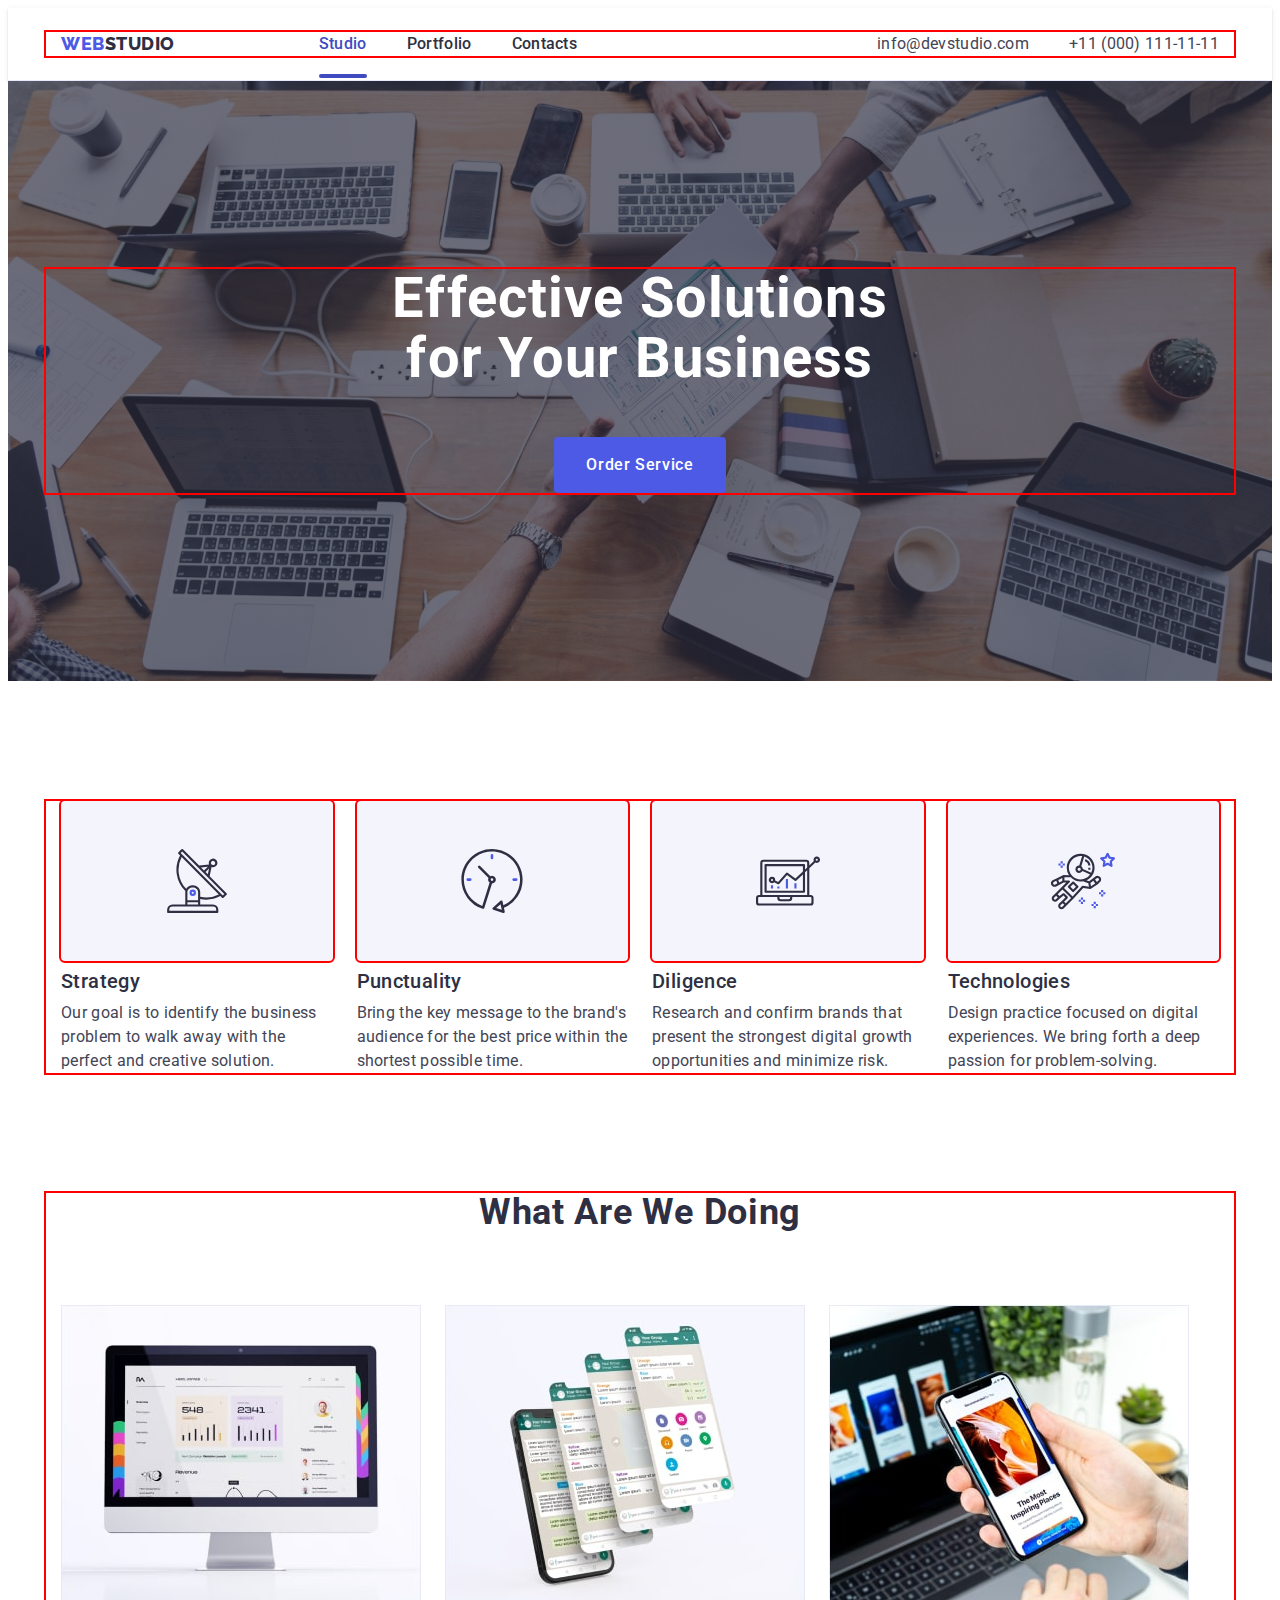
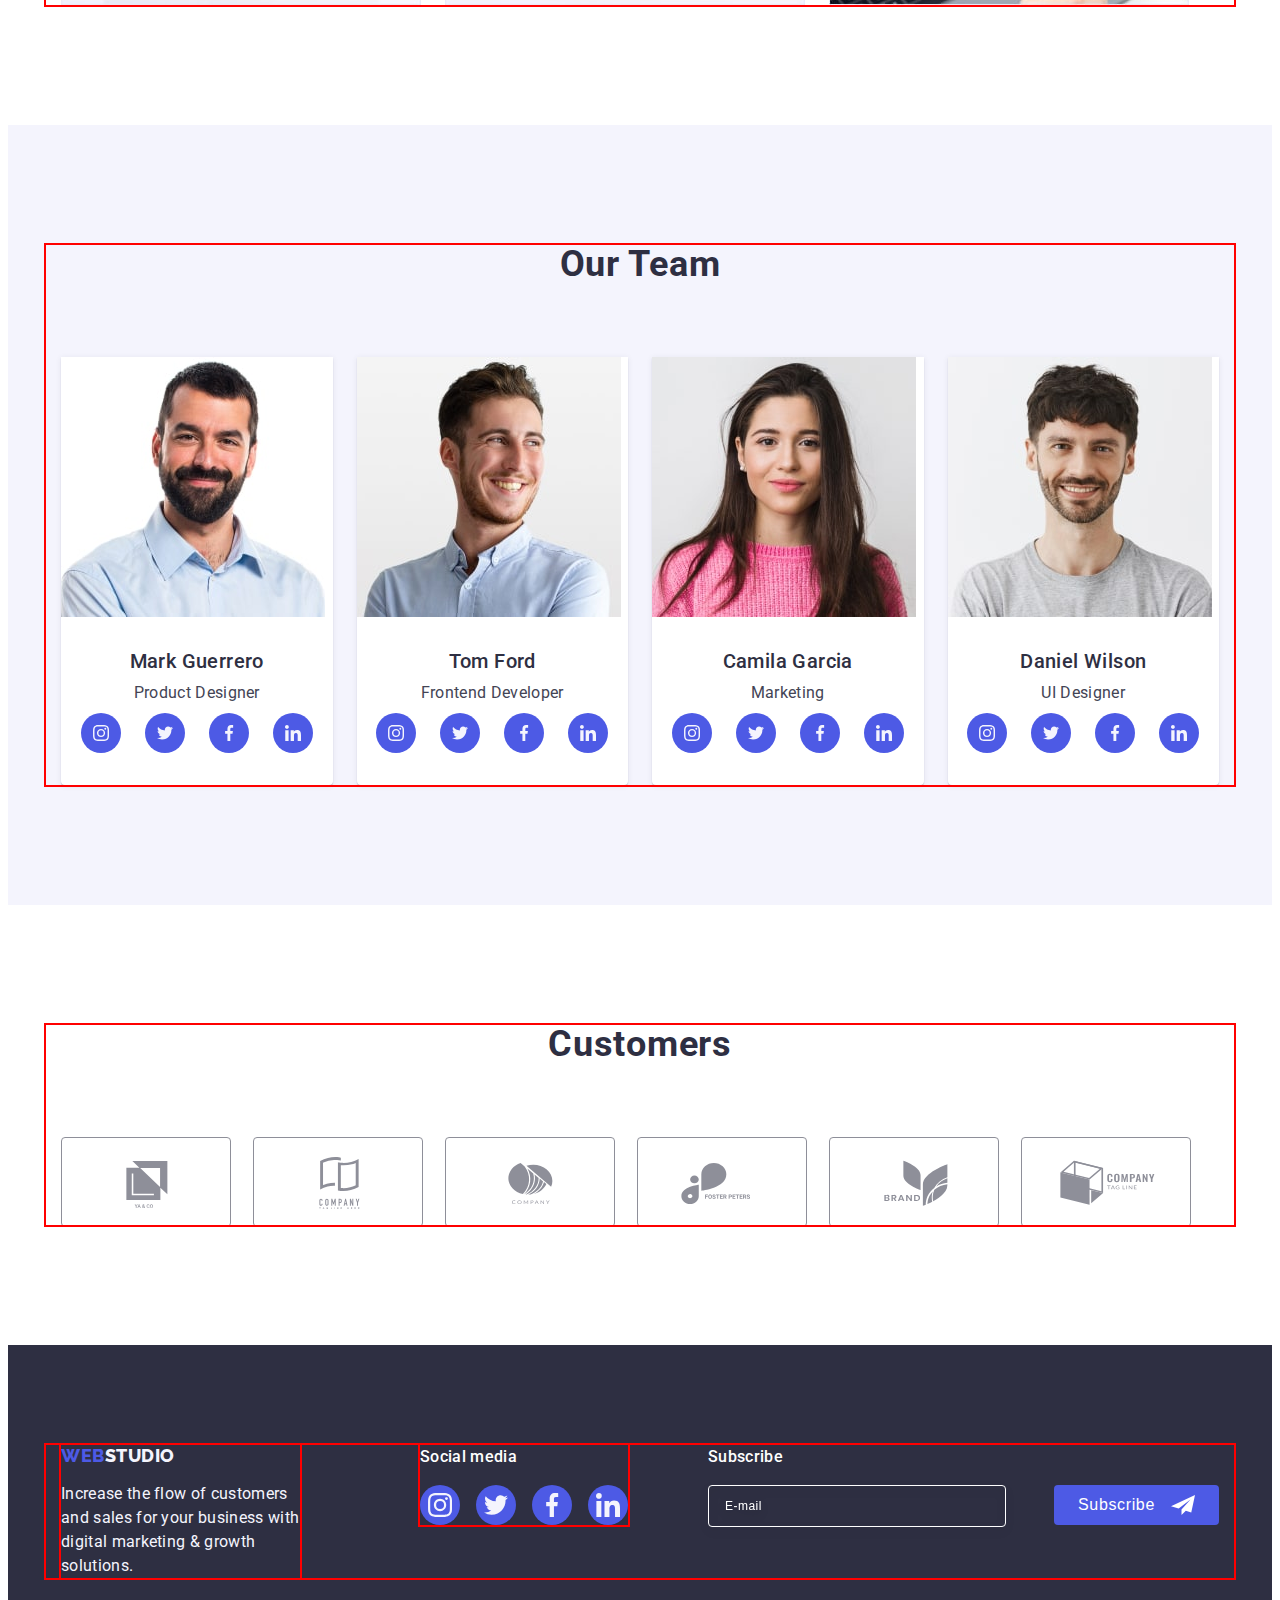
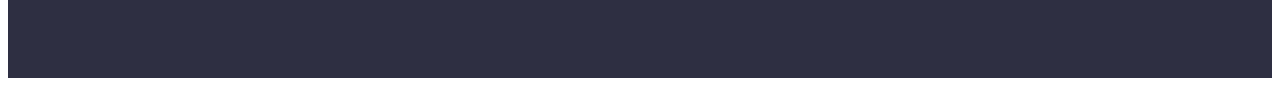
==== index.html @ 9e504c11 "+" ====
<!DOCTYPE html>
<html lang="en">
  <head>
    <meta charset="UTF-8" />
    <meta name="viewport" content="width=device-width, initial-scale=1.0" />
    <title>Web Studio</title>
    <link rel="preconnect" href="https://fonts.googleapis.com" />
    <link rel="preconnect" href="https://fonts.gstatic.com" crossorigin />
    <link
      href="https://fonts.googleapis.com/css2?family=Raleway:wght@800&family=Roboto:wght@400;500;700;900&display=swap"
      rel="stylesheet"
    />
    <link
      rel="stylesheet"
      href="https://cdnjs.cloudflare.com/ajax/libs/modern-normalize/2.0.0/modern-normalize.min.css"
      integrity="sha512-4xo8blKMVCiXpTaLzQSLSw3KFOVPWhm/TRtuPVc4WG6kUgjH6J03IBuG7JZPkcWMxJ5huwaBpOpnwYElP/m6wg=="
      crossorigin="anonymous"
      referrerpolicy="no-referrer"
    />
    <link rel="stylesheet" href="./css/styles.css" />
  </head>
  <body>
    <header class="header">
      <div class="container header-container">
        <nav class="header-navigation">
          <a href="./index.html" class="header-logo link"
            >Web<span class="header-logo-accent">Studio</span></a
          >
          <ul class="header-list list">
            <li class="header-item">
              <a class="header-list-link link current" href="./index.html"
                >Studio</a
              >
            </li>
            <li class="header-item">
              <a class="header-list-link link" href="./portfolio.html"
                >Portfolio</a
              >
            </li>
            <li class="header-item">
              <a class="header-list-link link" href="">Contacts</a>
            </li>
          </ul>
        </nav>
        <address class="adress">
          <ul class="header-address list">
            <li class="header-addresse-item">
              <a
                class="header-addresse-link link"
                href="mailto:info@devstudio.com"
                >info@devstudio.com</a
              >
            </li>
            <li class="header-addresse-item">
              <a class="header-addresse-link link" href="tel:+110001111111"
                >+11 (000) 111-11-11</a
              >
            </li>
          </ul>
        </address>
      </div>
    </header>
    <main>
      <section class="hero section">
        <div class="container hero-container">
          <h1 class="hero-title">Effective Solutions for Your Business</h1>

          <button type="button" class="hero-btn" data-modal-open>
            Order Service
          </button>
        </div>
      </section>
      <section class="advantages section">
        <div class="container advantages-container">
          <h2 class="visually-hidden">Advantages</h2>
          <ul class="advantages-s-list list">
            <li class="advantages-item">
              <div class="advantages-icon-container container">
                <svg class="advantages-icon" width="64" height="64">
                  <use href="./images/icons.svg#icon-antenna"></use>
                </svg>
              </div>
              <h3 class="advantages-subtitle">Strategy</h3>
              <p class="advantages-item-text">
                Our goal is to identify the business problem to walk away with
                the perfect and creative solution.
              </p>
            </li>
            <li class="advantages-item">
              <div class="advantages-icon-container container">
                <svg class="advantages-icon" width="64" height="64">
                  <use href="./images/icons.svg#icon-clock"></use>
                </svg>
              </div>
              <h3 class="advantages-subtitle">Punctuality</h3>
              <p class="advantages-item-text">
                Bring the key message to the brand's audience for the best price
                within the shortest possible time.
              </p>
            </li>
            <li class="advantages-item">
              <div class="advantages-icon-container container">
                <svg class="advantages-icon" width="64" height="64">
                  <use href="./images/icons.svg#icon-diagram"></use>
                </svg>
              </div>
              <h3 class="advantages-subtitle">Diligence</h3>
              <p class="advantages-item-text">
                Research and confirm brands that present the strongest digital
                growth opportunities and minimize risk.
              </p>
            </li>
            <li class="advantages-item">
              <div class="advantages-icon-container container">
                <svg class="advantages-icon" width="64" height="64">
                  <use href="./images/icons.svg#icon-astronaut"></use>
                </svg>
              </div>
              <h3 class="advantages-subtitle">Technologies</h3>
              <p class="advantages-item-text">
                Design practice focused on digital experiences. We bring forth a
                deep passion for problem-solving.
              </p>
            </li>
          </ul>
        </div>
      </section>
      <section class="possibilities section">
        <div class="container possibilities-container">
          <h2 class="possibilities-title section-title">What are we doing</h2>
          <ul class="possibilities-list list">
            <li class="possibilities-item">
              <img
                src="./images/computer.jpg"
                alt="computer monitor"
                width="360"
                height="300"
                class="possibilities-img"
              />
            </li>
            <li class="possibilities-item">
              <img
                src="./images/pages.jpg"
                alt="phone pages"
                width="360"
                height="300"
                class="possibilities-img"
              />
            </li>
            <li class="possibilities-item">
              <img
                src="./images/phone.jpg"
                alt="mobile phone"
                width="360"
                height="300"
                class="possibilities-img"
              />
            </li>
          </ul>
        </div>
      </section>
      <section class="team section">
        <div class="container team-container">
          <h2 class="team-title section-title">Our Team</h2>
          <ul class="team-list list">
            <li class="team-item">
              <img
                src="./images/markguerrero.jpg"
                alt="photo of Mark Guerrero"
                width="264"
                height="260"
                class="team-img"
              />
              <div class="team-container-cards">
                <h3 class="team-img-title">Mark Guerrero</h3>
                <p class="team-text">Product Designer</p>
                <ul class="team-icon-list list">
                  <li class="team-icon-socials">
                    <a
                      class="team-socials-link link"
                      href=""
                      aria-label="instagram"
                      target="_blank"
                      rel="noopener noreferrer"
                    >
                      <svg class="team-icon" width="16" height="16">
                        <use href="./images/icons.svg#icon-instagram"></use>
                      </svg>
                    </a>
                  </li>
                  <li class="team-icon-socials">
                    <a
                      class="team-socials-link link"
                      href=""
                      aria-label="twitter"
                      target="_blank"
                      rel="noopener noreferrer"
                    >
                      <svg class="team-icon" width="16" height="16">
                        <use href="./images/icons.svg#icon-twitter"></use>
                      </svg>
                    </a>
                  </li>
                  <li class="team-icon-socials">
                    <a
                      class="team-socials-link link"
                      href=""
                      aria-label="facebook"
                      target="_blank"
                      rel="noopener noreferrer"
                    >
                      <svg class="team-icon" width="16" height="16">
                        <use href="./images/icons.svg#icon-facebook"></use>
                      </svg>
                    </a>
                  </li>
                  <li class="team-icon-socials">
                    <a
                      class="team-socials-link link"
                      href=""
                      aria-label="linkedin"
                      target="_blank"
                      rel="noopener noreferrer"
                    >
                      <svg class="team-icon" width="16" height="16">
                        <use href="./images/icons.svg#icon-linkedin"></use>
                      </svg>
                    </a>
                  </li>
                </ul>
              </div>
            </li>
            <li class="team-item">
              <img
                src="./images/tomford.jpg"
                alt="photo of Tom Ford"
                width="264"
                height="260"
                class="team-img"
              />
              <div class="team-container-cards">
                <h3 class="team-img-title">Tom Ford</h3>
                <p class="team-text">Frontend Developer</p>
                <ul class="team-icon-list list">
                  <li class="team-icon-socials">
                    <a
                      class="team-socials-link link"
                      href=""
                      aria-label="instagram"
                      target="_blank"
                      rel="noopener noreferrer"
                    >
                      <svg class="team-icon" width="16" height="16">
                        <use href="./images/icons.svg#icon-instagram"></use>
                      </svg>
                    </a>
                  </li>
                  <li class="team-icon-socials">
                    <a
                      class="team-socials-link link"
                      href=""
                      aria-label="twitter"
                      target="_blank"
                      rel="noopener noreferrer"
                    >
                      <svg class="team-icon" width="16" height="16">
                        <use href="./images/icons.svg#icon-twitter"></use>
                      </svg>
                    </a>
                  </li>
                  <li class="team-icon-socials">
                    <a
                      class="team-socials-link link"
                      href=""
                      aria-label="facebook"
                      target="_blank"
                      rel="noopener noreferrer"
                    >
                      <svg class="team-icon" width="16" height="16">
                        <use href="./images/icons.svg#icon-facebook"></use>
                      </svg>
                    </a>
                  </li>
                  <li class="team-icon-socials">
                    <a
                      class="team-socials-link link"
                      href=""
                      aria-label="linkedin"
                      target="_blank"
                      rel="noopener noreferrer"
                    >
                      <svg class="team-icon" width="16" height="16">
                        <use href="./images/icons.svg#icon-linkedin"></use>
                      </svg>
                    </a>
                  </li>
                </ul>
              </div>
            </li>
            <li class="team-item">
              <img
                src="./images/camilagarcia.jpg"
                alt="photo of Camila Garcia"
                width="264"
                height="260"
                class="team-img"
              />
              <div class="team-container-cards">
                <h3 class="team-img-title">Camila Garcia</h3>
                <p class="team-text">Marketing</p>
                <ul class="team-icon-list list">
                  <li class="team-icon-socials">
                    <a
                      class="team-socials-link link"
                      href=""
                      aria-label="instagram"
                      target="_blank"
                      rel="noopener noreferrer"
                    >
                      <svg class="team-icon" width="16" height="16">
                        <use href="./images/icons.svg#icon-instagram"></use>
                      </svg>
                    </a>
                  </li>
                  <li class="team-icon-socials">
                    <a
                      class="team-socials-link link"
                      href=""
                      aria-label="twitter"
                      target="_blank"
                      rel="noopener noreferrer"
                    >
                      <svg class="team-icon" width="16" height="16">
                        <use href="./images/icons.svg#icon-twitter"></use>
                      </svg>
                    </a>
                  </li>
                  <li class="team-icon-socials">
                    <a
                      class="team-socials-link link"
                      href=""
                      aria-label="facebook"
                      target="_blank"
                      rel="noopener noreferrer"
                    >
                      <svg class="team-icon" width="16" height="16">
                        <use href="./images/icons.svg#icon-facebook"></use>
                      </svg>
                    </a>
                  </li>
                  <li class="team-icon-socials">
                    <a
                      class="team-socials-link link"
                      href=""
                      aria-label="linkedin"
                      target="_blank"
                      rel="noopener noreferrer"
                    >
                      <svg class="team-icon" width="16" height="16">
                        <use href="./images/icons.svg#icon-linkedin"></use>
                      </svg>
                    </a>
                  </li>
                </ul>
              </div>
            </li>
            <li class="team-item">
              <img
                src="./images/danielwilson.jpg"
                alt="photo of Daniel Wilson"
                width="264"
                height="260"
                class="team-img"
              />
              <div class="team-container-cards">
                <h3 class="team-img-title">Daniel Wilson</h3>
                <p class="team-text">UI Designer</p>
                <ul class="team-icon-list list">
                  <li class="team-icon-socials">
                    <a
                      class="team-socials-link link"
                      href=""
                      aria-label="instagram"
                      target="_blank"
                      rel="noopener noreferrer"
                    >
                      <svg class="team-icon" width="16" height="16">
                        <use href="./images/icons.svg#icon-instagram"></use>
                      </svg>
                    </a>
                  </li>
                  <li class="team-icon-socials">
                    <a
                      class="team-socials-link link"
                      href=""
                      aria-label="twitter"
                      target="_blank"
                      rel="noopener noreferrer"
                    >
                      <svg class="team-icon" width="16" height="16">
                        <use href="./images/icons.svg#icon-twitter"></use>
                      </svg>
                    </a>
                  </li>
                  <li class="team-icon-socials">
                    <a
                      class="team-socials-link link"
                      href=""
                      aria-label="facebook"
                      target="_blank"
                      rel="noopener noreferrer"
                    >
                      <svg class="team-icon" width="16" height="16">
                        <use href="./images/icons.svg#icon-facebook"></use>
                      </svg>
                    </a>
                  </li>
                  <li class="team-icon-socials">
                    <a
                      class="team-socials-link link"
                      href=""
                      aria-label="linkedin"
                      target="_blank"
                      rel="noopener noreferrer"
                    >
                      <svg class="team-icon" width="16" height="16">
                        <use href="./images/icons.svg#icon-linkedin"></use>
                      </svg>
                    </a>
                  </li>
                </ul>
              </div>
            </li>
          </ul>
        </div>
      </section>
      <section class="customers section">
        <div class="container customers-container">
          <h2 class="customers-title section-title">Customers</h2>
          <ul class="customers-list list">
            <li class="customers-item">
              <a
                class="customers-icon-link link"
                href=""
                aria-label="YA&CO"
                target="_blank"
                rel="noopener noreferrer"
              >
                <svg class="customers-icon" width="104" height="56">
                  <use href="./images/icons.svg#icon-yako"></use>
                </svg>
              </a>
            </li>
            <li class="customers-item">
              <a
                class="customers-icon-link link"
                href=""
                aria-label="YA&CO"
                target="_blank"
                rel="noopener noreferrer"
              >
                <svg class="customers-icon" width="104" height="56">
                  <use href="./images/icons.svg#icon-company"></use>
                </svg>
              </a>
            </li>
            <li class="customers-item">
              <a
                class="customers-icon-link link"
                href=""
                aria-label="YA&CO"
                target="_blank"
                rel="noopener noreferrer"
              >
                <svg class="customers-icon" width="104" height="56">
                  <use href="./images/icons.svg#icon-companysec"></use>
                </svg>
              </a>
            </li>
            <li class="customers-item">
              <a
                class="customers-icon-link link"
                href=""
                aria-label="YA&CO"
                target="_blank"
                rel="noopener noreferrer"
              >
                <svg class="customers-icon" width="104" height="56">
                  <use href="./images/icons.svg#icon-foster"></use>
                </svg>
              </a>
            </li>
            <li class="customers-item">
              <a
                class="customers-icon-link link"
                href=""
                aria-label="YA&CO"
                target="_blank"
                rel="noopener noreferrer"
              >
                <svg class="customers-icon" width="104" height="56">
                  <use href="./images/icons.svg#icon-brand"></use>
                </svg>
              </a>
            </li>
            <li class="customers-item">
              <a
                class="customers-icon-link link"
                href=""
                aria-label="YA&CO"
                target="_blank"
                rel="noopener noreferrer"
              >
                <svg class="customers-icon" width="104" height="56">
                  <use href="./images/icons.svg#icon-tagline"></use>
                </svg>
              </a>
            </li>
          </ul>
        </div>
      </section>
    </main>
    <footer class="footer">
      <div class="container footer-main-container">
        <div class="container footer-container">
          <a href="./index.html" class="footer-logo link"
            >Web<span class="footer-logo-accent">Studio</span></a
          >
          <p class="footer-text">
            Increase the flow of customers and sales for your business with
            digital marketing & growth solutions.
          </p>
        </div>
        <div class="container footer-icon-container">
          <p class="footer-title">Social media</p>
          <ul class="footer-list list">
            <li class="footer-list-item">
              <a
                class="footer-socials-link link"
                href=""
                aria-label="instagram"
                target="_blank"
                rel="noopener noreferrer"
              >
                <svg class="footer-icon" width="24" height="24">
                  <use href="./images/icons.svg#icon-instagram"></use>
                </svg>
              </a>
            </li>
            <li class="footer-list-item">
              <a
                class="footer-socials-link link"
                href=""
                aria-label="twitter"
                target="_blank"
                rel="noopener noreferrer"
              >
                <svg class="footer-icon" width="24" height="24">
                  <use href="./images/icons.svg#icon-twitter"></use>
                </svg>
              </a>
            </li>
            <li class="footer-list-item">
              <a
                class="footer-socials-link link"
                href=""
                aria-label="facebook"
                target="_blank"
                rel="noopener noreferrer"
              >
                <svg class="footer-icon" width="24" height="24">
                  <use href="./images/icons.svg#icon-facebook"></use>
                </svg>
              </a>
            </li>
            <li class="footer-list-item">
              <a
                class="footer-socials-link link"
                href=""
                aria-label="linkedin"
                target="_blank"
                rel="noopener noreferrer"
              >
                <svg class="footer-icon" width="24" height="24">
                  <use href="./images/icons.svg#icon-linkedin"></use>
                </svg>
              </a>
            </li>
          </ul>
        </div>
        <div class="footer-input">
          <p class="footer-input-p">Subscribe</p>
          <form class="footer-form">
            <label aria-label="email" class="footer-email-label">
              <input
                type="email"
                class="footer-input-form"
                name="footer-email"
                placeholder="E-mail"
              />
            </label>
            <button type="submit" class="footer-btn">
              Subscribe<svg class="footer-btn-icon" width="24" height="24">
                <use href="./images/icons.svg#icon-avion"></use>
              </svg>
            </button>
          </form>
        </div>
      </div>
    </footer>
    <div class="backdrop is-hidden" data-modal>
      <div class="modal">
        <button type="button" class="modal-close-btn" data-modal-close>
          <svg class="modal-icon" width="8" height="8">
            <use href="./images/icons.svg#icon-crest"></use>
          </svg>
        </button>
        <p class="modal-title">Leave your contacts and we will call you back</p>
        <form>
          <div class="modal-field-first">
            <label for="user-name" class="input-label">Name</label>
            <div class="input-wrap">
              <input
                type="text"
                name="user-name"
                class="modal-input"
                id="user-name"
                required
              />
              <svg class="modal-input-icon" width="18" height="24">
                <use href="./images/icons.svg#icon-person"></use>
              </svg>
            </div>
          </div>
          <div class="modal-field-first">
            <label for="user-tel" class="input-label">Phone</label>
            <div class="input-wrap">
              <input
                type="tel"
                name="user-tel"
                class="modal-input"
                id="user-tel"
                required
              />
              <svg class="modal-input-icon" width="18" height="24">
                <use href="./images/icons.svg#icon-phone"></use>
              </svg>
            </div>
          </div>
          <div class="modal-field-first">
            <label for="user-email" class="input-label">Email</label>
            <div class="input-wrap">
              <input
                type="email"
                name="user-email"
                class="modal-input"
                id="user-email"
                required
              />
              <svg class="modal-input-icon" width="18" height="24">
                <use href="./images/icons.svg#icon-email"></use>
              </svg>
            </div>
          </div>
          <div class="modal-field-second">
            <label for="user-comment" class="input-label">Comment</label>
            <textarea
              name="user-comment"
              class="modal-textarea"
              placeholder="Text input"
              id="user-comment"
            ></textarea>
          </div>
          <div class="modal-field-third">
            <input
              type="checkbox"
              name="user-privacy"
              id="user-privacy"
              value="true"
              class="modal-check visually-hidden"
            />
            <label for="user-privacy" class="check-text"
              ><span class="modal-check-span"
                ><svg class="check-icon" width="10" height="8">
                  <use href="./images/icons.svg#icon-vector"></use></svg></span
              >I accept the terms and conditions of the
              <a href="" class="policy-link"> Privacy Policy</a></label
            >
          </div>
          <button type="submit" class="modal-btn">Send</button>
        </form>
      </div>
    </div>
    <script src="./js/modal.js"></script>
  </body>
</html>
---- css/styles.css ----
:root {
    --navyblue: #2E2F42;
    --iris: #4D5AE5;
    --white: #FFFFFF;
    --slate: #434455;
    --cloud: #F4F4FD;
    --ocean: #404BBF;
    --cornflower: #E7E9FC;
    --lightslate: #8E8F99;
    --dairy: #FCFCFC;
    --navyblue: #2E2F42;
}

p,h1,h2,h3,h4,h5,h6 {
    margin-top: 0;
    margin-bottom: 0;
}

img {
    display: block;
}

ul,ol {
    margin-bottom: 0;
    margin-top: 0;
    padding-left: 0;
}

body {
    font-family: "Roboto", sans-serif;
    color: var(--slate);
    background-color: #FFFFFF;
}
.container {
    max-width: 1158px;
    padding-left: 15px;
    padding-right: 15px;
    margin: 0 auto;
    outline: 2px solid red;
}

.visually-hidden {
    position: absolute;
    width: 1px;
    height: 1px;
    margin: -1px;
    border: 0;
    padding: 0;
    white-space: nowrap;
    clip-path: inset(100%);
    clip: rect(0 0 0 0);
    overflow: hidden;
}

.link {
    text-decoration: none;
}

.list {
    list-style-type: none;
}
 
.section-title {
    color: var(--navyblue);
    text-align: center;
    font-size: 36px;
    font-weight: 700;
    line-height: 1.11;
    letter-spacing: 0.02em;
    text-transform: capitalize;
}

/*----------------HEADER---------------*/

.header {
    padding-top: 24px;
    padding-bottom: 24px;
    border-bottom: 1px solid #e7e9fc;
    box-shadow: 0px 2px 1px rgba(46, 47, 66, 0.08),
        0px 1px 1px rgba(46, 47, 66, 0.16),
        0px 1px 6px rgba(46, 47, 66, 0.08);
}

.header-logo {
    color: var(--iris);
    font-size: 18px;
    font-family: Raleway, sans-serif;
    font-weight: 800;
    line-height: 1.17;
    letter-spacing: 0.03em;
    text-transform: uppercase;
    align-items: center;
    margin-right: 76px;
}

.header-logo-accent {
    color: var(--navyblue);
}

.header-container {
    display: flex;
    align-items: center;
    gap: 300px;
}

.header-list {
    display: flex;
    gap: 40px;
    margin-left: auto;
}

.header-navigation {
    display: flex;
    flex-grow: 1;
    justify-content: space-between;
    align-items: center;
}

.header-address {
    display: flex;
    gap: 40px;
}

.header-list-link {
    color: var(--navyblue);
    font-style: normal;
    font-weight: 500;
    font-size: 16px;
    line-height: 1.5;
    letter-spacing: 0.02em;
    padding: 24px 0;
    transition: color 250ms cubic-bezier(0.4, 0, 0.2, 1);
}

.header-list-link:hover,
.header-list-link:focus {
    color: #404bbf;
}
 
.current {
    position: relative;
    color: #404bbf;
}

.current::after {
    content: '';
    position: absolute;
    width: 100%;
    height: 4px;
    border-radius: 2px;
    background: var(--ocean, #404BBF);
    bottom: -1px;
    left: 0;
}

.adress {
    font-style: normal;
}

.header-addresse-item {
    line-height: 1.5;
    letter-spacing: 0.02em;
}

.header-addresse-link {
    color: var(--slate);
    font-weight: 400;
    transition: color 250ms cubic-bezier(0.4, 0, 0.2, 1);
}

.header-addresse-link:hover,
.header-addresse-link:focus {
    color: #404bbf;
}

/*---------------HERO--------------*/

.hero {
    background-color: var(--navyblue);
    padding: 188px 0;
    max-width: 1440px;
    background-repeat: no-repeat;
    background-position: center;
    background-size: cover;
    background-image: linear-gradient(rgba(46, 47, 66, 0.7), rgba(46, 47, 66, 0.7)), url(../images/hero-bg.jpg);
    margin: 0 auto;
    }

.hero-title {
    color: var(--white);
    text-align: center;
    font-size: 56px;
    font-weight: 700;
    line-height: 1.07;
    letter-spacing: 0.02em;
    max-width: 496px;
    width: 496px;
    flex-direction: column;
    margin: 0 auto;
    margin-bottom: 48px;
    }
   

.hero-btn {
    color: var(--white);
    font-size: 16px;
    font-family: "Roboto", sans-serif;
    font-weight: 500;
    line-height: 1.5;
    letter-spacing: 0.04em;
    background-color: var(--iris);
    cursor: pointer;
    padding: 16px 32px;
    display: block;
    margin: 0 auto;
    min-width: 169px;
    height: 56px;
    border: none;
    border-radius: 4px;
    transition: background-color 250ms cubic-bezier(0.4, 0, 0.2, 1);
}

.hero-btn:hover,
.hero-btn:focus {
    background-color: #404BBF;
}

/*---------------ADVANTAGES--------------*/

.advantages {
    padding: 120px 0;
}

.advantages-s-list {
    display: flex;
    gap: 24px;
}

.advantages-item {
    width: calc((100% - 72px) / 4);
}

.advantages-icon-container {
    display: flex;
    justify-content: center;
    height: 112px;
    border-radius: 4px;
    background: var(--cloud, #F4F4FD);
    align-items: center;
    padding: 24px 100px;
    margin-bottom: 8px;
}

.advantages-icon {
    align-items: center;
}

.advantages-subtitle {
    color: var(--navyblue);
    font-size: 20px;
    font-weight: 500;
    line-height: 1.2;
    letter-spacing: 0.02em;
    margin-bottom: 8px;
}

.advantages-item-text {
    color: var(--slate);
    line-height: 1.5;
    letter-spacing: 0.02em;
    font-weight: 400;
}

/*---------------POSSIBILITIES--------------*/

.possibilities {
    padding-bottom: 120px;
}

.possibilities-title {
    min-width: 323px;
    margin-bottom: 72px;
    margin-left: auto;
    margin-right: auto;
}

.possibilities-list {
    display: flex;
    gap: 24px;
}

/*---------------TEAM--------------*/

.team {
    background: var(--cloud);
    padding: 120px 0;
}

.team-container-cards {
    padding: 32px 0;
}

.team-title {
    min-width: 162px;
    margin-left: auto;
    margin-right: auto;
    margin-bottom: 72px; 
}

.team-list {
    gap: 24px;
    display: flex;
}

.team-item {
    box-shadow: 0px 1px 6px rgba(46, 47, 66, 0.08),
        0px 1px 1px rgba(46, 47, 66, 0.16),
        0px 2px 1px rgba(46, 47, 66, 0.08);
    background-color: #FFFFFF;
    width: calc((100% - 24px*3) / 4);
    border-radius: 0px 0px 4px 4px;
}

.team-img-title {
    color: var(--navyblue);
    text-align: center;
    font-size: 20px;
    font-weight: 500;
    line-height: 1.2;
    letter-spacing: 0.02em;
    margin-bottom: 8px;
}

.team-text {
    color: var(--slate);
    text-align: center;
    font-weight: 400;
    font-size: 16px;
    line-height: 1.5;
    letter-spacing: 0.02em;
    margin-bottom: 8px;
}

.team-icon-list {
    display: flex;
    gap: 24px;
    justify-content: center;
}

.team-icon-socials {
    width: 40px;
    height: 40px;
}

.team-socials-link {
    width: 100%;
    height: 100%;
    background-color: var(--iris);
    border-radius: 50%;
    display: flex;
    align-items: center;
    justify-content: center;
    transition: background-color 250ms cubic-bezier(0.4, 0, 0.2, 1);
}

.team-socials-link:hover,
.team-socials-link:focus {
    background-color: #404bbf;
}

.team-icon {
    fill: #F4F4FD;
    width: 16px;
    height: 16px;
}

/*---------------CUSTOMERS--------------*/

.customers {
    padding: 120px 0;
}

.customers-title {
    color: var(--navyblue, #2E2F42);
    text-align: center;
    font-size: 36px;
    font-style: normal;
    font-weight: 700;
    line-height: 1.11;
    letter-spacing: 0.02em;
    text-transform: capitalize;
    align-items: center;
    margin-bottom: 72px;
}

.customers-list {
    display: flex;
    align-items: center;
    gap: 24px;
}

.customers-item {
    width: 168px;
    height: 88px;
}

.customers-icon-link {
    width: 100%;
    height: 100%;
    border: 1px solid #8e8f99;
    color: var(--lightslate, #8E8F99);
    border-radius: 4px;
    display: flex;
    align-items: center;
    justify-content: center;
    transition: border-color 250ms cubic-bezier(0.4, 0, 0.2, 1),
        color 250ms cubic-bezier(0.4, 0, 0.2, 1);
}

.customers-icon-link:hover,
.customers-icon-link:focus {
    border-color: #404bbf;
    color: #404bbf;
}

.customers-icon {
    width: 104px;
    height: 56px;
    fill: currentColor;
    flex-shrink: 0;
}


/*---------------FOOTER--------------*/

.footer {
    background-color: var(--navyblue);
    padding: 100px 0;
}

.footer-main-container {
    display: flex;
    align-items: baseline;
}

.footer-container {
    margin-left: 0;
    margin-right: 120px;
    padding-left: 0;
    padding-right: 0;
}

.footer-logo {
    color: var(--iris);
    font-size: 18px;
    font-family: Raleway, sans-serif;
    font-weight: 800;
    line-height: 1.17;
    letter-spacing: 0.03em;
    text-transform: uppercase;
    display: inline-block;
    margin-bottom: 16px;
}

.footer-logo-accent {
    color: #f4f4fd;
}

.footer-text {
    color: var(--cloud);
    font-size: 16px;
    line-height: 1.5;
    letter-spacing: 0.02em;
    max-width: 264px;
}

.footer-icon-container {
    margin-left: 0;
    margin-right: 80px;
    padding-left: 0;
    padding-right: 0;
}

.footer-title {
    color: var(--white, #FFF);
    font-size: 16px;
    font-weight: 500;
    line-height: 1.5;
    letter-spacing: 0.02em;
    margin-bottom: 16px;
}

.footer-list {
    display: flex;
    gap: 16px;
    
}

.footer-list-item {
    width: 40px;
    height: 40px; 
}

.footer-icon {
    width: 24px;
    height: 24px;
    fill: var(--cloud);
}

.footer-socials-link {
    width: 100%;
    height: 100%;
    background-color: var(--iris, #4D5AE5);
    border-radius: 50%;
    display: flex;
    align-items: center;
    justify-content: center;
    transition: background-color 250ms cubic-bezier(0.4, 0, 0.2, 1);
}

.footer-socials-link:hover,
.footer-socials-link:focus {
    background-color: #31d0aa;}

.footer-input-p {
    color: var(--white, #FFF);
    font-size: 16px;
    font-weight: 500;
    line-height: 1.5;
    letter-spacing: 0.02em;
    margin-bottom: 16px;
}

.footer-form {
    display: flex;
    justify-content: space-between;
    gap: 24px;
}

.footer-input-form {
    width: 264px;
    height: 40px;
    background-color: transparent;
    border-radius: 4px;
    border: 1px solid var(--white, #FFF);
    padding: 0 16px;
    font-size: 12px;
    line-height: 1.5;
    letter-spacing: 0.04em;
    filter: drop-shadow(0px 4px 4px rgba(0, 0, 0, 0.15));
    color: #ffffff;
}

.footer-input-form::placeholder {
    color: #ffffff;
}

.footer-btn {
    min-width: 165px;
    height: 40px;
    padding: 8px 24px;
    border-radius: 4px;
    background: var(--iris);
    border: none;
    color: var(--white);
    text-align: center;
    display: flex;
    justify-content: center;
    align-items: center;
    font-size: 16px;
    font-weight: 500;
    line-height: 1.5;
    letter-spacing: 0.04em;
    margin-left: 24px;
    cursor: pointer;
    transition: background-color 250ms cubic-bezier(0.4, 0, 0.2, 1);
}

.footer-btn:hover,
.footer-btn:focus {
    background-color: var(--ocean);
}

.footer-btn-icon {
    fill: var(--white);
    margin-left: 16px;
}

/*---------------PORTFOLIO--------------*/

.portfolio {
    padding-top: 96px;
    padding-bottom: 120px;
}

.navigation-list {
    display: flex;
    justify-content: center;
    gap: 24px;
    margin-bottom: 72px;
}

.navigation-list-item {
    display: block;
}

.navigation-text {
    color: var(--iris);
    font-family: "Roboto", sans-serif;
    font-weight: 500;
    font-size: 16px;
    line-height: 1.5;
    letter-spacing: 0.04em;
    background-color: var(--cloud);
    cursor: pointer;
    display: block;
    padding: 12px 24px;
    display: inline-flex;
    justify-content: center;
    align-items: center;
    border-radius: 4px;
    border: 1px solid var(--cornflower, #E7E9FC);
    transition: color 250ms cubic-bezier(0.4, 0, 0.2, 1),
        background-color 250ms cubic-bezier(0.4, 0, 0.2, 1),
        border-color 250ms cubic-bezier(0.4, 0, 0.2, 1),
        box-shadow 250ms cubic-bezier(0.4, 0, 0.2, 1);
  }

  .navigation-text:hover,
  .navigation-text:focus {
    box-shadow: 0px 3px 1px rgba(0, 0, 0, 0.1),
            0px 2px 1px rgba(0, 0, 0, 0.08),
            0px 2px 2px rgba(0, 0, 0, 0.12);
    color: var(--white);
    background: var(--ocean, #404BBF);
    border: none;
  }

.adv-list {
    flex-wrap: wrap;
    column-gap: 24px;
    row-gap: 48px;
    display: flex;
}

.adv-list-item {
    max-width: 360px;
    width: calc((100% - 48px) / 3);
    border: 1px solid var(--cornflower, #E7E9FC);
    background: var(--white, #FFF);
}

.adv-link:hover .adv-cover-text {
    transform: translateY(0);
}

.adv-link:focus .adv-cover-text {
    transform: translateY(0);
}

.adv-list-item:hover {
    border: 1px solid var(--cloud, #F4F4FD);
    box-shadow: 0px 2px 1px 0px rgba(46, 47, 66, 0.08), 0px 1px 1px 0px rgba(46, 47, 66, 0.16), 0px 1px 6px 0px rgba(46, 47, 66, 0.08);
}

.adv-link { 
    transition: box-shadow 250ms cubic-bezier(0.4, 0, 0.2, 1);
    display: block;
    
}

.adv-link:hover,
.adv-link:focus {
    box-shadow: 0px 1px 6px rgba(46, 47, 66, 0.08),
        0px 1px 1px rgba(46, 47, 66, 0.16),
        0px 2px 1px rgba(46, 47, 66, 0.08);
}

.adv-link:hover .adv-cover-text {
    transform: translateY(0%);
}

.adv-link:focus .adv-cover-text {
    transform: translateY(0%);
}

.adv-link-container {
    position: relative;
    overflow: hidden;
}

.adv-cover-text {
    position: absolute;
    top: 0;
    left: 0;
    height: 100%;
    color: var(--cloud, #F4F4FD);
    font-size: 16px;
    font-weight: 400;
    line-height: 1.5;
    letter-spacing: 0.02em;
    background-color: var(--iris, #4D5AE5);
    transform: translateY(100%);
    transition: transform 250ms cubic-bezier(0.4, 0, 0.2, 1);
    padding: 40px 32px;
}

.adv-cover-text:hover,
.adv-cover-text:focus {
    transform: translateY(0%);
}

.adv-list-title {
    color: var(--navyblue);
    font-size: 20px;
    font-weight: 500;
    line-height: 1.2;
    letter-spacing: 0.02em;
    margin-bottom: 8px;
}

.adv-list-text {
    color: var(--slate);
    font-size: 16px;
    line-height: 1.5;
    letter-spacing: 0.02em;
}

.adv-img-text {
    display: flex;
    padding: 32px 16px;
    border: 1px solid #e7e9fc;
    border-top: none;
    flex-direction: column;
    justify-content: center;
    align-self: stretch;
}

/*---------------MODAL--------------*/

.backdrop {
    position: fixed;
    top: 0;
    width: 100%;
    height: 100%;
    background: var(--navyblue-modal, rgba(46, 47, 66, 0.40));  
    transition: opacity 250ms cubic-bezier(0.4, 0, 0.2, 1), visibility 250ms cubic-bezier(0.4, 0, 0.2, 1);
}

.modal {
    width: 408px;
    min-height: 584px;
    border-radius: 4px;
    background: var(--dairy, #FCFCFC);
    box-shadow: 0px 2px 1px 0px rgba(0, 0, 0, 0.20), 0px 1px 3px 0px rgba(0, 0, 0, 0.12), 0px 1px 1px 0px rgba(0, 0, 0, 0.14);
    position: absolute;
    left: 50%;
    top: 50%;
    transform: translate(-50%, -50%) scale(1);
    transition: transform 250ms cubic-bezier(0.4, 0, 0.2, 1);
    padding: 72px 24px 24px 24px;
}

.backdrop.is-hidden .modal {
    transform: translate(-50%, -50%) scale(0);
}

.modal-close-btn {
    border: none;
    background: transparent;
    background-color: #e7e9fc;
    color: #2E2F42;
    width: 24px;
    height: 24px;
    padding: 0;
    position: absolute;
    top: 24px;
    right: 24px;
    border-radius: 50%;
    border: 1px solid rgba(0, 0, 0, 0.1);
    cursor: pointer;
    display: flex;
    align-items: center;
    justify-content: center;
    transition: background-color 250ms cubic-bezier(0.4, 0, 0.2, 1), border 250ms cubic-bezier(0.4, 0, 0.2, 1);
}

.modal-close-btn:hover,
.modal-close-btn:focus {
    background-color: #404BBF;
    border: none;
}

.modal-close-btn:is(:hover, :focus) .modal-icon {
    fill: #ffffff;
}

.modal-icon {
    transition: fill 250ms cubic-bezier(0.4, 0, 0.2, 1);
    fill: var(--navyblue);
}

.modal-title {
    color: var(--navyblue, #2E2F42);
    text-align: center;
    font-size: 16px;
    font-weight: 500;
    line-height: 1.5;
    letter-spacing: 0.02em;
    max-width: 360px;
    margin-bottom: 16px;
}

.modal-input {
    width: 100%;
    height: 40px;
    border-radius: 4px;
    border: 1px solid var(--navyblue-modal, rgba(46, 47, 66, 0.40));
    padding: 0 10px 0 38px;
    background-color: transparent;
    outline: transparent;
    transition: border-color 250ms cubic-bezier(0.4, 0, 0.2, 1);
}

.modal-input:focus {
    border-color: var(--iris);
}

.modal-input:focus + .modal-input-icon {
    fill: var(--iris);
}

.modal-textarea {
    width: 100%;
    height: 120px;
    border-radius: 4px;
    border: 1px solid var(--navyblue-modal, rgba(46, 47, 66, 0.40));
    padding: 8px 16px;
    background-color: transparent;
    outline: transparent;
    transition: border-color 250ms cubic-bezier(0.4, 0, 0.2, 1);
    resize: none;
    font-size: 12px;
    line-height: 1.17;
    letter-spacing: 0.04em;
    color: rgba(46, 47, 66, 0.4);
}

.modal-input::placeholder .modal-textarea::placeholder {
color: var(--navyblue-modal, rgba(46, 47, 66, 0.40));
font-size: 12px;
line-height: 1.17;
letter-spacing: 0.04em;
}

.modal-textarea:focus::placeholder {
    opacity: 0;
}

.modal-textarea:focus {
    border-color: #4D5AE5;
}

.input-label {
    display: block;
    color: var(--lightslate, #8E8F99);
    font-size: 12px;
    font-weight: 400;
    line-height: 1.17;
    letter-spacing: 0.04em;
    margin-bottom: 4px;
}

.input-wrap {
    position: relative;
}

.modal-field-first {
    margin-bottom: 8px;
    position: relative;
    
}

.modal-field-second {
    margin-bottom: 16px;
}

.modal-field-third {
    margin-bottom: 24px;
}

.modal-input-icon {
    position: absolute;
    left: 16px;
    top: 50%;
    transform: translateY(-50%);
    transition: fill 250ms cubic-bezier(0.4, 0, 0.2, 1);
}

.check-text {
    color: var(--lightslate, #8E8F99);
    font-size: 12px;
    line-height: 1.17;
    letter-spacing: 0.04em;
    display: inline-block;   
}

.policy-link {
    color: var(--iris, #4D5AE5);
}

.check-text span {
    display: inline-flex;
    align-items: center;
    justify-content: center;
    width: 16px;
    height: 16px;
    border-radius: 2px;
    border: 1px solid var(--navyblue-modal, rgba(46, 47, 66, 0.40));
    margin-right: 8px;
    fill: transparent;
    transition: background-color 250ms cubic-bezier(0.4, 0, 0.2, 1), border 250ms cubic-bezier(0.4, 0, 0.2, 1), fill 250ms cubic-bezier(0.4, 0, 0.2, 1);
}

.modal-check:checked +.check-text span {
    background-color: var(--ocean);
    border: none;
    fill: var(--cloud);
}

.modal-check:focus+.check-text span {
    border-color: var(--ocean);
}

.modal-btn {
    min-width: 169px;
    height: 56px;
    display: block;
    padding: 16px 32px;
    border-radius: 4px;
    border: none;
    background: var(--iris);
    box-shadow: 0px 4px 4px 0px rgba(0, 0, 0, 0.15);
    color: var(--white);
    font-size: 16px;
    font-weight: 500;
    line-height: 1.5;
    letter-spacing: 0.04em;
    cursor: pointer;
    margin-left: 95px;
    transition: background-color 250ms cubic-bezier(0.4, 0, 0.2, 1);
}

.modal-btn:hover,
.modal-btn:focus {
    background-color: var(--ocean);
}

.is-hidden {
    opacity: 0;
    visibility: hidden;
    pointer-events: none;
}
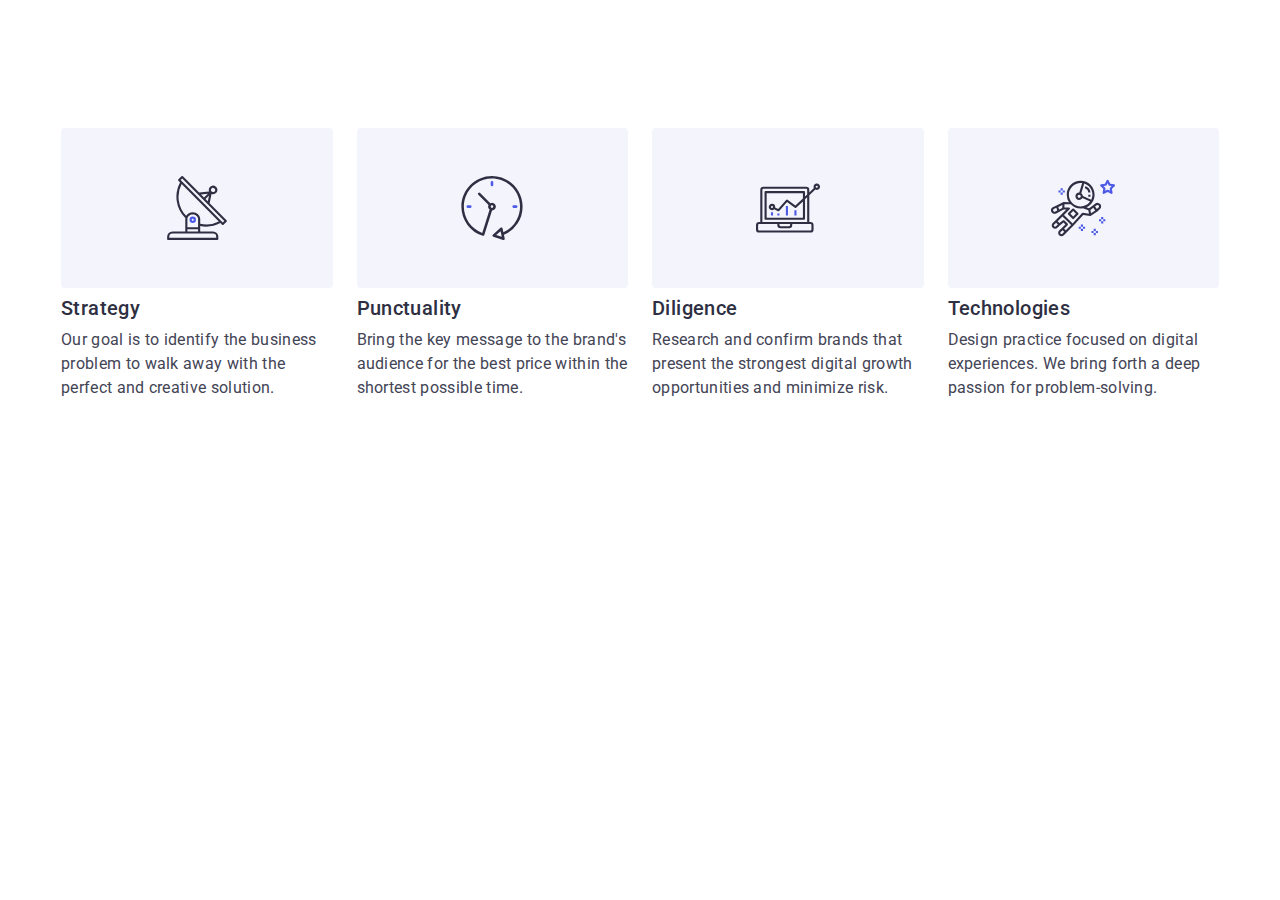
==== commit 9c36820b: "startoviy" ====
--- a/index.html
+++ b/index.html
@@ -20,7 +20,7 @@
     <link rel="stylesheet" href="./css/styles.css" />
   </head>
   <body>
-    <header class="header">
+    <!-- <header class="header">
       <div class="container header-container">
         <nav class="header-navigation">
           <a href="./index.html" class="header-logo link"
@@ -42,6 +42,11 @@
             </li>
           </ul>
         </nav>
+        <button class="menu-open-btn" data-menu-open>
+          <svg class="menu-open-icon" width="32" height="22">
+            <use href="./images/icons.svg#icon-burger"></use>
+          </svg>
+        </button>
         <address class="adress">
           <ul class="header-address list">
             <li class="header-addresse-item">
@@ -59,17 +64,21 @@
           </ul>
         </address>
       </div>
-    </header>
+      <div class="mobile-menu" data-menu>
+        <div class="container menu-container">
+          <button class="menu-close-btn" data-menu-close>x</button>
+        </div>
+      </div>
+    </header> -->
     <main>
-      <section class="hero section">
+      <!-- <section class="hero section">
         <div class="container hero-container">
           <h1 class="hero-title">Effective Solutions for Your Business</h1>
-
           <button type="button" class="hero-btn" data-modal-open>
             Order Service
           </button>
         </div>
-      </section>
+      </section> -->
       <section class="advantages section">
         <div class="container advantages-container">
           <h2 class="visually-hidden">Advantages</h2>
@@ -125,7 +134,7 @@
           </ul>
         </div>
       </section>
-      <section class="possibilities section">
+      <!-- <section class="possibilities section">
         <div class="container possibilities-container">
           <h2 class="possibilities-title section-title">What are we doing</h2>
           <ul class="possibilities-list list">
@@ -158,8 +167,8 @@
             </li>
           </ul>
         </div>
-      </section>
-      <section class="team section">
+      </section> -->
+      <!-- <section class="team section">
         <div class="container team-container">
           <h2 class="team-title section-title">Our Team</h2>
           <ul class="team-list list">
@@ -433,8 +442,8 @@
             </li>
           </ul>
         </div>
-      </section>
-      <section class="customers section">
+      </section> -->
+      <!-- <section class="customers section">
         <div class="container customers-container">
           <h2 class="customers-title section-title">Customers</h2>
           <ul class="customers-list list">
@@ -518,9 +527,9 @@
             </li>
           </ul>
         </div>
-      </section>
+      </section> -->
     </main>
-    <footer class="footer">
+    <!-- <footer class="footer">
       <div class="container footer-main-container">
         <div class="container footer-container">
           <a href="./index.html" class="footer-logo link"
@@ -607,8 +616,8 @@
           </form>
         </div>
       </div>
-    </footer>
-    <div class="backdrop is-hidden" data-modal>
+    </footer> -->
+    <!-- <div class="backdrop is-hidden" data-modal>
       <div class="modal">
         <button type="button" class="modal-close-btn" data-modal-close>
           <svg class="modal-icon" width="8" height="8">
@@ -690,7 +699,8 @@
           <button type="submit" class="modal-btn">Send</button>
         </form>
       </div>
-    </div>
+    </div> -->
     <script src="./js/modal.js"></script>
+    <script src="./js/mobile-menu.js"></script>
   </body>
 </html>
--- a/css/styles.css
+++ b/css/styles.css
@@ -31,12 +31,33 @@
     color: var(--slate);
     background-color: #FFFFFF;
 }
+
+/*----------------MOBILE---------------*/
+
+.container {
+    max-width: 428px;
+    margin: 0 auto;
+    padding: 0 16px;
+}
+
+
+/*----------------TABLET---------------*/
+
+@media screen and (min-width: 768px) {
+    .container {
+    max-width: 768px;
+}
+}
+
+/*----------------DESKTOP---------------*/
+
+@media screen and (min-width: 1158px) {
 .container {
     max-width: 1158px;
     padding-left: 15px;
     padding-right: 15px;
-    margin: 0 auto;
-    outline: 2px solid red;
+    /* margin: 0 auto; */
+}
 }
 
 .visually-hidden {
@@ -100,13 +121,15 @@
 .header-container {
     display: flex;
     align-items: center;
-    gap: 300px;
+    justify-content: space-between;
+    /* gap: 300px; */
 }
 
 .header-list {
-    display: flex;
+    /* display: flex; */
     gap: 40px;
     margin-left: auto;
+    display: none;
 }
 
 .header-navigation {
@@ -116,9 +139,20 @@
     align-items: center;
 }
 
+.menu-open-btn {
+    color: var(--navyblue);
+    background-color: transparent;
+    border: none;
+    padding: 0;
+    line-height: 0;
+    width: 28px;
+    height: 22px;
+}
+
 .header-address {
-    display: flex;
+    /* display: flex; */
     gap: 40px;
+    display: none;
 }
 
 .header-list-link {
@@ -171,6 +205,66 @@
 .header-addresse-link:hover,
 .header-addresse-link:focus {
     color: #404bbf;
+}
+
+.mobile-menu {
+    position: fixed;
+    top: 0;
+    left: 0;
+    width: 100%;
+    height: 100%;
+    background-color: var(--white);
+    opacity: 0;
+    visibility: hidden;
+    pointer-events: none;
+}
+
+.mobile-menu.is-open {
+    opacity: 1;
+    visibility: visible;
+    pointer-events: auto;
+}
+
+.menu-container {
+    position: relative;
+}
+
+.menu-close-btn {
+    position: absolute;
+    top: 24px;
+    right: 24px;
+    background-color: transparent;
+    padding: 0;line-height: 0;
+    border-radius: 50%;
+    border: 1px solid #e7e9fc;
+    width: 24px;
+    height: 24px;
+    stroke: var(--navyblue);
+}
+
+@media screen and (min-width: 768px) {
+    .header-list {
+        display: block;
+        display: flex;
+    }
+
+    .menu-open-btn {
+        display: none;
+    }
+
+    .header-address {
+        display: block;
+    }
+
+    .mobile-menu {
+        display: none;
+    }
+}
+
+@media screen and (min-width: 1158px) {
+    .header-address {
+        display: flex;
+    }
 }
 
 /*---------------HERO--------------*/
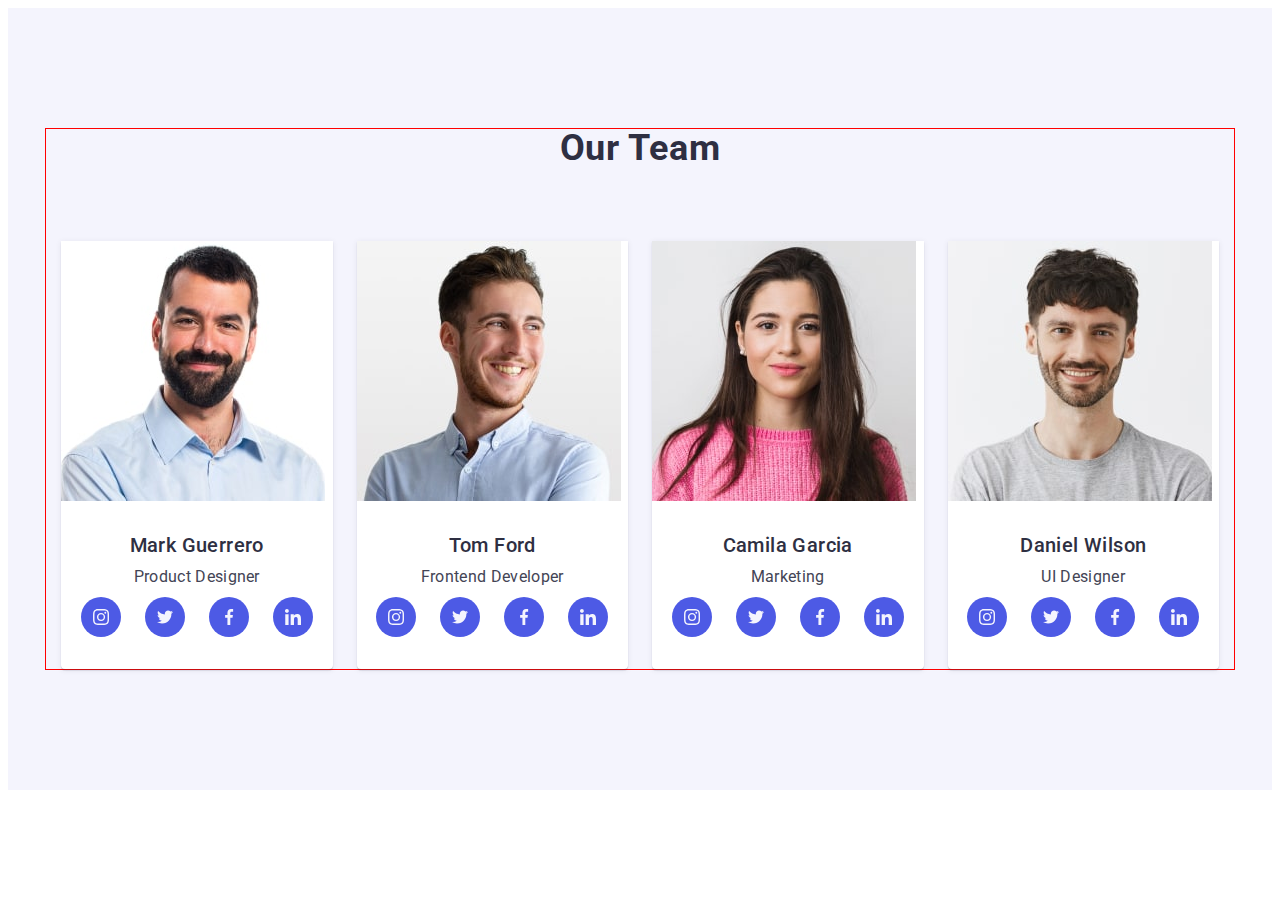
==== commit 4d847e24: "possibilities" ====
--- a/index.html
+++ b/index.html
@@ -79,7 +79,7 @@
           </button>
         </div>
       </section> -->
-      <section class="advantages section">
+      <!-- <section class="advantages section">
         <div class="container advantages-container">
           <h2 class="visually-hidden">Advantages</h2>
           <ul class="advantages-s-list list">
@@ -133,7 +133,7 @@
             </li>
           </ul>
         </div>
-      </section>
+      </section> -->
       <!-- <section class="possibilities section">
         <div class="container possibilities-container">
           <h2 class="possibilities-title section-title">What are we doing</h2>
@@ -168,7 +168,7 @@
           </ul>
         </div>
       </section> -->
-      <!-- <section class="team section">
+      <section class="team section">
         <div class="container team-container">
           <h2 class="team-title section-title">Our Team</h2>
           <ul class="team-list list">
@@ -442,7 +442,7 @@
             </li>
           </ul>
         </div>
-      </section> -->
+      </section>
       <!-- <section class="customers section">
         <div class="container customers-container">
           <h2 class="customers-title section-title">Customers</h2>
--- a/css/styles.css
+++ b/css/styles.css
@@ -32,32 +32,11 @@
     background-color: #FFFFFF;
 }
 
-/*----------------MOBILE---------------*/
-
 .container {
     max-width: 428px;
     margin: 0 auto;
     padding: 0 16px;
-}
-
-
-/*----------------TABLET---------------*/
-
-@media screen and (min-width: 768px) {
-    .container {
-    max-width: 768px;
-}
-}
-
-/*----------------DESKTOP---------------*/
-
-@media screen and (min-width: 1158px) {
-.container {
-    max-width: 1158px;
-    padding-left: 15px;
-    padding-right: 15px;
-    /* margin: 0 auto; */
-}
+    border: 1px solid red;
 }
 
 .visually-hidden {
@@ -265,6 +244,7 @@
     .header-address {
         display: flex;
     }
+
 }
 
 /*---------------HERO--------------*/
@@ -322,20 +302,26 @@
 /*---------------ADVANTAGES--------------*/
 
 .advantages {
-    padding: 120px 0;
+    /* padding: 120px 0; */
+    padding: 96px 0;
 }
 
 .advantages-s-list {
     display: flex;
-    gap: 24px;
+    flex-wrap: wrap;
+    gap: 78px;
+    /* gap: 24px; */
 }
 
 .advantages-item {
-    width: calc((100% - 72px) / 4);
+    width: 100%;
+    /* width: calc((100% - 72px) / 4); */
+    position: relative;
 }
 
 .advantages-icon-container {
-    display: flex;
+    /* display: flex; */
+    display: none;
     justify-content: center;
     height: 112px;
     border-radius: 4px;
@@ -351,23 +337,30 @@
 
 .advantages-subtitle {
     color: var(--navyblue);
-    font-size: 20px;
+    /* font-size: 20px;
     font-weight: 500;
-    line-height: 1.2;
+    line-height: 1.2; */
+    font-size: 36px;
+    font-weight: 700;
+    line-height: 1.11;
     letter-spacing: 0.02em;
     margin-bottom: 8px;
+    text-align: center;
 }
 
 .advantages-item-text {
     color: var(--slate);
     line-height: 1.5;
     letter-spacing: 0.02em;
-    font-weight: 400;
+    /* font-weight: 400; */
+    font-weight: 500;
+    font-size: 16px;
 }
 
 /*---------------POSSIBILITIES--------------*/
 
 .possibilities {
+    display: none;
     padding-bottom: 120px;
 }
 
@@ -1054,4 +1047,78 @@
     opacity: 0;
     visibility: hidden;
     pointer-events: none;
+}
+
+/*----------------MOBILE---------------*/
+
+@media  screen and (min-width: 428px) {
+    .container {
+        max-width: 428px;
+}
+}
+
+/*----------------TABLET---------------*/
+
+@media screen and (min-width: 768px) {
+    .container {
+        max-width: 768px;
+    }
+    .advantages {
+        padding: 96px 0;
+    }
+
+    .advantages-item {
+        width: calc((100% - 24px) / 2);
+    }
+
+    .advantages-s-list {
+         gap: 72px 24px;
+         display: flex;
+         flex-wrap: wrap;
+    }
+
+    .advantages-subtitle {
+        text-align: left;
+    }
+}
+
+/*----------------DESKTOP---------------*/
+
+@media screen and (min-width: 1158px) {
+    .container {
+        max-width: 1158px;
+        padding-left: 15px;
+        padding-right: 15px;
+        /* margin: 0 auto; */
+    }
+
+    .advantages {
+        padding: 120px 0;
+    }
+
+    .advantages-item {
+        width: calc((100% - 72px) / 4);
+    }
+
+    .advantages-s-list {
+        gap: 24px;
+    }
+
+    .advantages-icon-container {
+        display: flex;
+    }
+
+    .advantages-subtitle {
+        font-size: 20px;
+        font-weight: 500;
+        line-height: 1.2;
+    }
+
+    .advantages-item-text {
+        font-weight: 400;
+    }
+
+    .possibilities {
+        display: block;
+    }
 }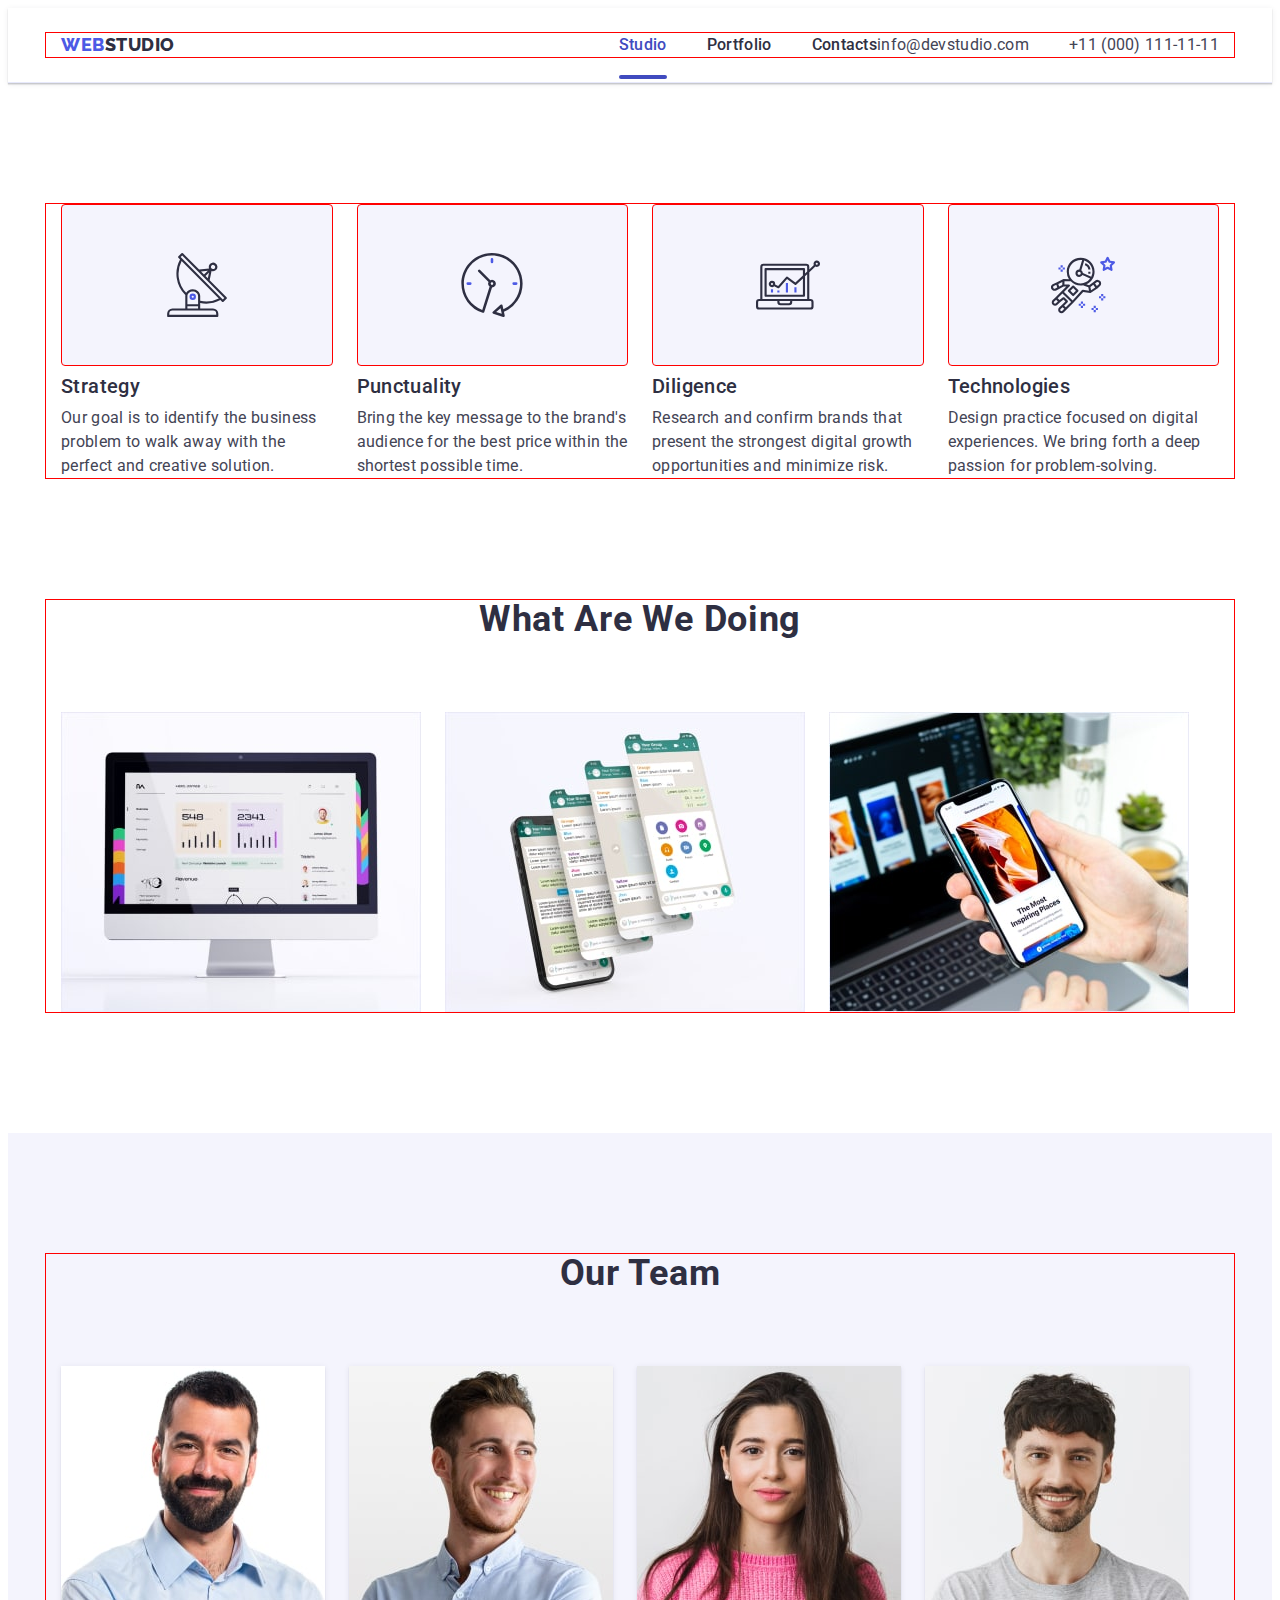
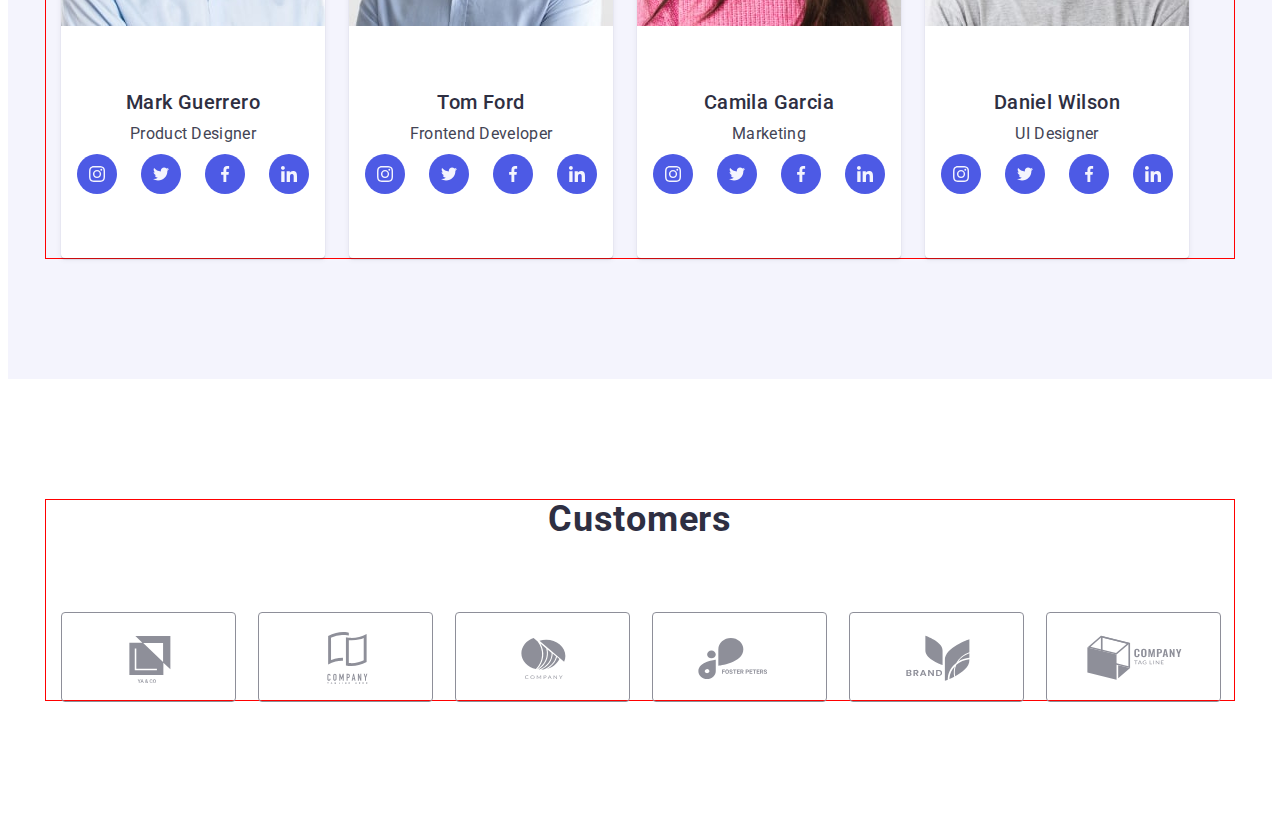
==== commit 75495ced: "team+customers" ====
--- a/index.html
+++ b/index.html
@@ -18,9 +18,10 @@
       referrerpolicy="no-referrer"
     />
     <link rel="stylesheet" href="./css/styles.css" />
+    <link rel="stylesheet" href="./css/media.css" />
   </head>
   <body>
-    <!-- <header class="header">
+    <header class="header">
       <div class="container header-container">
         <nav class="header-navigation">
           <a href="./index.html" class="header-logo link"
@@ -69,7 +70,7 @@
           <button class="menu-close-btn" data-menu-close>x</button>
         </div>
       </div>
-    </header> -->
+    </header>
     <main>
       <!-- <section class="hero section">
         <div class="container hero-container">
@@ -79,7 +80,7 @@
           </button>
         </div>
       </section> -->
-      <!-- <section class="advantages section">
+      <section class="advantages section">
         <div class="container advantages-container">
           <h2 class="visually-hidden">Advantages</h2>
           <ul class="advantages-s-list list">
@@ -133,8 +134,8 @@
             </li>
           </ul>
         </div>
-      </section> -->
-      <!-- <section class="possibilities section">
+      </section>
+      <section class="possibilities section">
         <div class="container possibilities-container">
           <h2 class="possibilities-title section-title">What are we doing</h2>
           <ul class="possibilities-list list">
@@ -167,7 +168,7 @@
             </li>
           </ul>
         </div>
-      </section> -->
+      </section>
       <section class="team section">
         <div class="container team-container">
           <h2 class="team-title section-title">Our Team</h2>
@@ -443,7 +444,7 @@
           </ul>
         </div>
       </section>
-      <!-- <section class="customers section">
+      <section class="customers section">
         <div class="container customers-container">
           <h2 class="customers-title section-title">Customers</h2>
           <ul class="customers-list list">
@@ -527,7 +528,7 @@
             </li>
           </ul>
         </div>
-      </section> -->
+      </section>
     </main>
     <!-- <footer class="footer">
       <div class="container footer-main-container">
--- a/css/styles.css
+++ b/css/styles.css
@@ -18,6 +18,8 @@
 
 img {
     display: block;
+    max-width: 100%;
+    height: auto;
 }
 
 ul,ol {
@@ -221,32 +223,6 @@
     stroke: var(--navyblue);
 }
 
-@media screen and (min-width: 768px) {
-    .header-list {
-        display: block;
-        display: flex;
-    }
-
-    .menu-open-btn {
-        display: none;
-    }
-
-    .header-address {
-        display: block;
-    }
-
-    .mobile-menu {
-        display: none;
-    }
-}
-
-@media screen and (min-width: 1158px) {
-    .header-address {
-        display: flex;
-    }
-
-}
-
 /*---------------HERO--------------*/
 
 .hero {
@@ -380,11 +356,13 @@
 
 .team {
     background: var(--cloud);
-    padding: 120px 0;
+    /* padding: 120px 0; */
+    padding: 96px 0;
 }
 
 .team-container-cards {
-    padding: 32px 0;
+    /* padding: 32px 0; */
+   
 }
 
 .team-title {
@@ -395,8 +373,13 @@
 }
 
 .team-list {
-    gap: 24px;
-    display: flex;
+    /* gap: 24px; */
+    gap: 72px;
+    display: flex;
+    flex-wrap: wrap;
+    flex-direction: column;
+    align-items: center;
+    /* display: flex; */
 }
 
 .team-item {
@@ -404,8 +387,17 @@
         0px 1px 1px rgba(46, 47, 66, 0.16),
         0px 2px 1px rgba(46, 47, 66, 0.08);
     background-color: #FFFFFF;
-    width: calc((100% - 24px*3) / 4);
+    /* width: 100%; */
+    /* width: calc((100% - 24px*3) / 4); */
     border-radius: 0px 0px 4px 4px;
+    /* padding: 0 72px; */
+}
+
+.team-img {
+    max-width: 264px;
+    max-height: 260px;
+    margin: 0 auto;
+    margin-bottom: 32px;
 }
 
 .team-img-title {
@@ -432,6 +424,7 @@
     display: flex;
     gap: 24px;
     justify-content: center;
+    margin-bottom: 32px;
 }
 
 .team-icon-socials {
@@ -464,7 +457,8 @@
 /*---------------CUSTOMERS--------------*/
 
 .customers {
-    padding: 120px 0;
+    /* padding: 120px 0; */
+    padding: 96px 0;
 }
 
 .customers-title {
@@ -482,13 +476,16 @@
 
 .customers-list {
     display: flex;
-    align-items: center;
-    gap: 24px;
+    flex-wrap: wrap;
+    gap: 72px 16px;
+    /* gap: 24px; */
 }
 
 .customers-item {
-    width: 168px;
-    height: 88px;
+    /* width: 168px; */
+    max-width: 190px;
+    max-height: 88px;
+    width: calc((100% - 16px) / 2);
 }
 
 .customers-icon-link {
@@ -511,7 +508,8 @@
 }
 
 .customers-icon {
-    width: 104px;
+    /* width: 104px; */
+    width: 110px;
     height: 56px;
     fill: currentColor;
     flex-shrink: 0;
@@ -1049,76 +1047,3 @@
     pointer-events: none;
 }
 
-/*----------------MOBILE---------------*/
-
-@media  screen and (min-width: 428px) {
-    .container {
-        max-width: 428px;
-}
-}
-
-/*----------------TABLET---------------*/
-
-@media screen and (min-width: 768px) {
-    .container {
-        max-width: 768px;
-    }
-    .advantages {
-        padding: 96px 0;
-    }
-
-    .advantages-item {
-        width: calc((100% - 24px) / 2);
-    }
-
-    .advantages-s-list {
-         gap: 72px 24px;
-         display: flex;
-         flex-wrap: wrap;
-    }
-
-    .advantages-subtitle {
-        text-align: left;
-    }
-}
-
-/*----------------DESKTOP---------------*/
-
-@media screen and (min-width: 1158px) {
-    .container {
-        max-width: 1158px;
-        padding-left: 15px;
-        padding-right: 15px;
-        /* margin: 0 auto; */
-    }
-
-    .advantages {
-        padding: 120px 0;
-    }
-
-    .advantages-item {
-        width: calc((100% - 72px) / 4);
-    }
-
-    .advantages-s-list {
-        gap: 24px;
-    }
-
-    .advantages-icon-container {
-        display: flex;
-    }
-
-    .advantages-subtitle {
-        font-size: 20px;
-        font-weight: 500;
-        line-height: 1.2;
-    }
-
-    .advantages-item-text {
-        font-weight: 400;
-    }
-
-    .possibilities {
-        display: block;
-    }
-}--- a/css/media.css
+++ b/css/media.css
@@ -0,0 +1,201 @@
+/*----------------MOBILE---------------*/
+
+@media screen and (min-width: 428px) {
+    .container {
+        max-width: 428px;
+    }
+}
+
+/*----------------TABLET---------------*/
+
+@media screen and (min-width: 768px) {
+    .container {
+        max-width: 768px;
+    }
+
+    .team > .container {
+        max-width: 584px;
+    }
+
+    .customers > .container {
+        max-width: 584px;
+    }
+        
+    .header-list {
+        display: block;
+        display: flex;
+    }
+    
+    .menu-open-btn {
+        display: none;
+    }
+    
+    .header-address {
+        display: block;
+    }
+    
+    .mobile-menu {
+        display: none;
+    }
+
+    .advantages {
+        padding: 96px 0;
+    }
+
+    .advantages-item {
+        width: calc((100% - 24px) / 2);
+    }
+
+    .advantages-s-list {
+        gap: 72px 24px;
+        display: flex;
+        flex-wrap: wrap;
+    }
+
+    .advantages-subtitle {
+        text-align: left;
+    }
+
+    .team {
+        padding: 96px 0;
+    }
+
+    .team-list {
+        gap: 64px 24px;
+        display: flex;
+        flex-wrap: wrap;
+        flex-direction: row;
+    }
+
+    .team-item {
+        width: calc((100% - 24px) / 2);
+    }
+
+    .customers-list {
+        gap: 72px 24px;
+        align-items: center;
+        justify-content: center;
+    }
+
+    .customers-item {
+        width: 168px;
+        height: 88px;
+        width: calc((100% - 48px) / 3);
+    }
+
+
+
+}
+
+/*----------------DESKTOP---------------*/
+
+@media screen and (min-width: 1158px) {
+    .container, .team>.container, .customers>.container {
+        max-width: 1158px;
+        padding-left: 15px;
+        padding-right: 15px;
+        /* margin: 0 auto; */
+    }
+
+    .header-address {
+        display: flex;
+    }
+
+    .advantages {
+        padding: 120px 0;
+    }
+
+    .advantages-item {
+        width: calc((100% - 72px) / 4);
+    }
+
+    .advantages-s-list {
+        gap: 24px;
+    }
+
+    .advantages-icon-container {
+        display: flex;
+    }
+
+    .advantages-subtitle {
+        font-size: 20px;
+        font-weight: 500;
+        line-height: 1.2;
+    }
+
+    .advantages-item-text {
+        font-weight: 400;
+    }
+
+    .possibilities {
+        display: block;
+    }
+
+    .advantages {
+        padding: 120px 0;
+    }
+
+    .advantages-s-list {
+        gap: 24px;
+    }
+
+    .advantages-item {
+        width: calc((100% - 72px) / 4);
+    }
+
+    .advantages-icon-container {
+        display: flex;
+    }
+
+    .advantages-subtitle {
+        font-size: 20px;
+        font-weight: 500;
+        line-height: 1.2;
+    }
+
+    .advantages-item-text {
+        font-weight: 400;
+    }
+
+    .team {
+        padding: 120px 0;
+    }
+
+    .team-container-cards {
+        padding: 32px 0;
+    }
+
+    .team-list {
+        gap: 24px;
+        display: flex;
+        flex-direction: row;
+    }
+
+    .team-item {
+        max-width: 264px;
+        width: 100%;
+        width: calc((100% - 72px) / 4);
+    }
+
+    .customers {
+        padding: 120px 0;
+    }
+
+    .customers-list {
+        gap: 24px;
+    }
+
+    .customers-item {
+        width: 168px;
+        height: 88px;
+        width: calc((100% - 24px*5) / 6);
+    }
+
+    .customers-icon {
+        width: 104px;
+    }
+
+
+
+
+}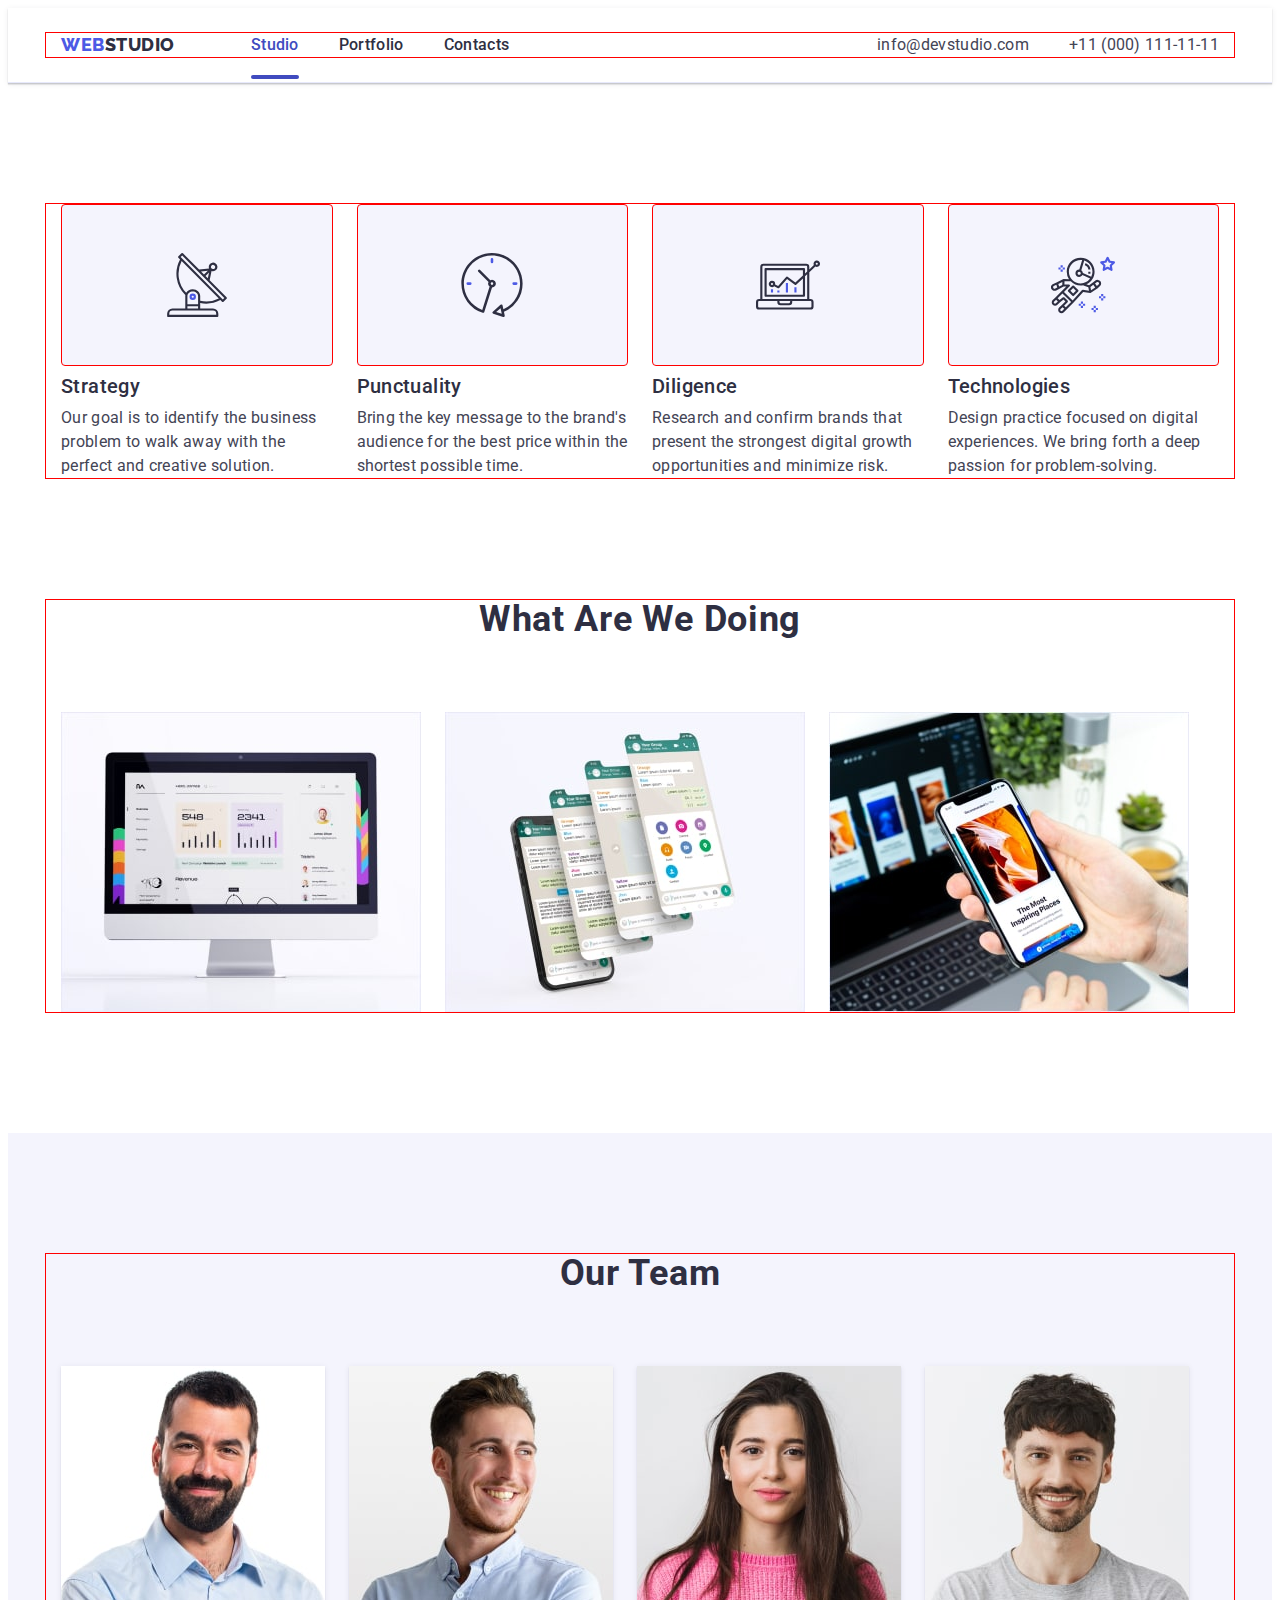
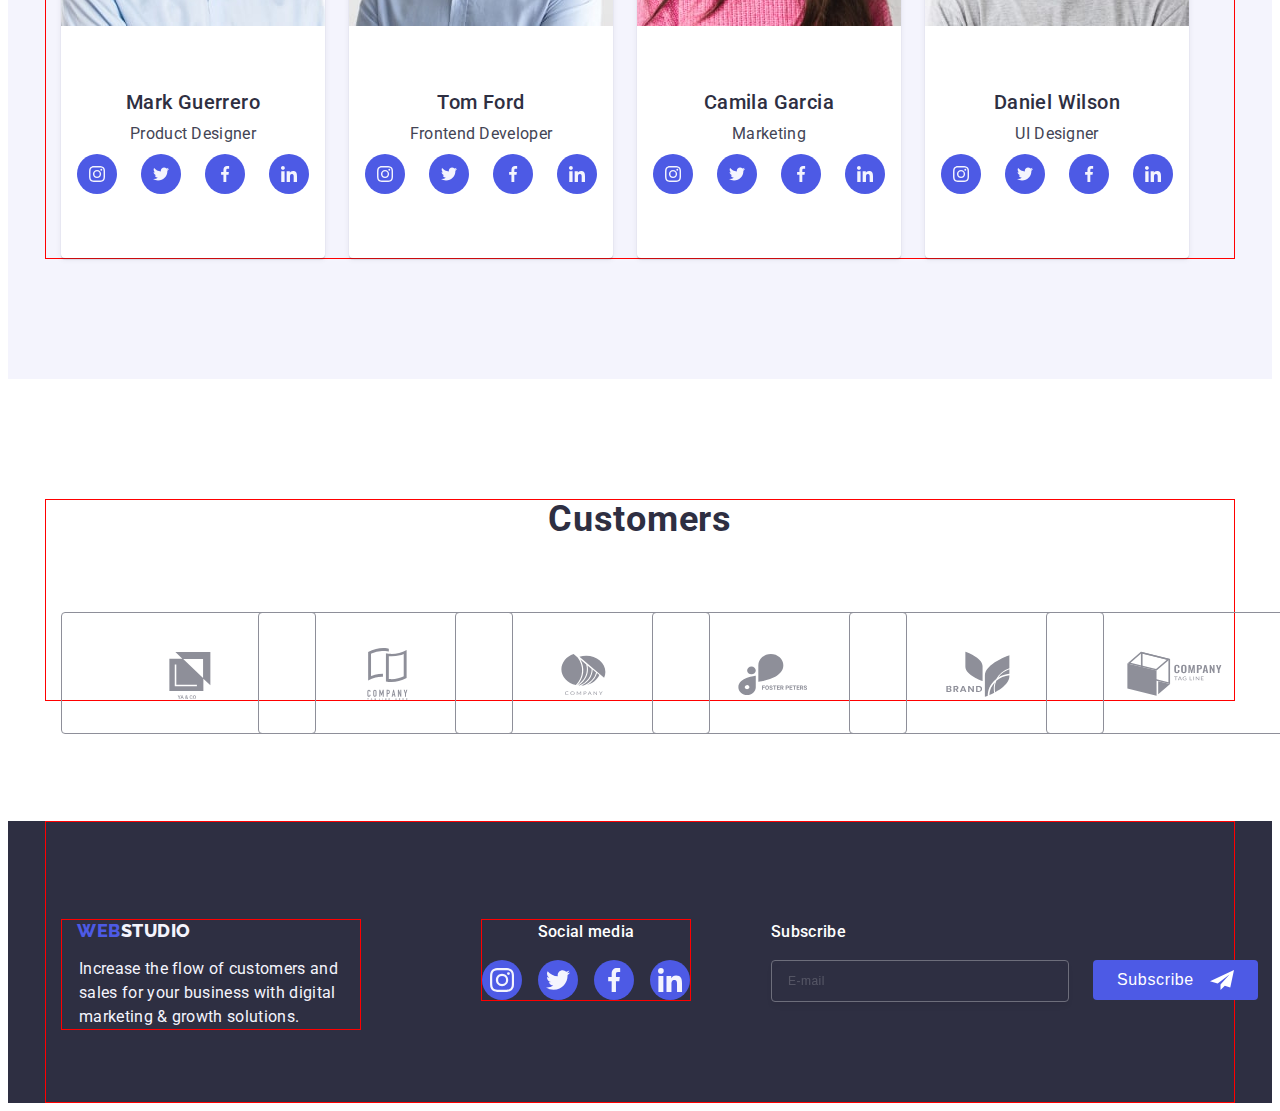
==== commit eaa7e5bb: "without-header-hero" ====
--- a/index.html
+++ b/index.html
@@ -530,7 +530,7 @@
         </div>
       </section>
     </main>
-    <!-- <footer class="footer">
+    <footer class="footer">
       <div class="container footer-main-container">
         <div class="container footer-container">
           <a href="./index.html" class="footer-logo link"
@@ -617,8 +617,8 @@
           </form>
         </div>
       </div>
-    </footer> -->
-    <!-- <div class="backdrop is-hidden" data-modal>
+    </footer>
+    <div class="backdrop is-hidden" data-modal>
       <div class="modal">
         <button type="button" class="modal-close-btn" data-modal-close>
           <svg class="modal-icon" width="8" height="8">
@@ -700,7 +700,7 @@
           <button type="submit" class="modal-btn">Send</button>
         </form>
       </div>
-    </div> -->
+    </div>
     <script src="./js/modal.js"></script>
     <script src="./js/mobile-menu.js"></script>
   </body>
--- a/css/styles.css
+++ b/css/styles.css
@@ -491,6 +491,7 @@
 .customers-icon-link {
     width: 100%;
     height: 100%;
+    padding: 16px 40px;
     border: 1px solid #8e8f99;
     color: var(--lightslate, #8E8F99);
     border-radius: 4px;
@@ -520,19 +521,24 @@
 
 .footer {
     background-color: var(--navyblue);
-    padding: 100px 0;
+    /* padding: 100px 0; */
 }
 
 .footer-main-container {
-    display: flex;
+    /* display: flex; */
     align-items: baseline;
 }
 
 .footer-container {
     margin-left: 0;
-    margin-right: 120px;
+    margin-right: 0;
+    /* margin-right: 120px; */
     padding-left: 0;
     padding-right: 0;
+    margin-top: 96px;
+    margin-bottom: 72px;
+    min-width: 268px;
+    justify-content: center;
 }
 
 .footer-logo {
@@ -543,8 +549,12 @@
     line-height: 1.17;
     letter-spacing: 0.03em;
     text-transform: uppercase;
-    display: inline-block;
-    margin-bottom: 16px;
+    display: flex;
+    justify-content: center;
+    /* display: inline-block; */
+    /* align-items: center; */
+    /* margin-bottom: 16px; */
+    margin-bottom: 17.5px;
 }
 
 .footer-logo-accent {
@@ -556,14 +566,21 @@
     font-size: 16px;
     line-height: 1.5;
     letter-spacing: 0.02em;
-    max-width: 264px;
+    /* max-width: 264px; */
+    max-width: 268px;
+    width: 100%;
+    display: flex;
+    justify-content: center;
+    margin-right: auto;
+    margin-left: auto;
 }
 
 .footer-icon-container {
     margin-left: 0;
-    margin-right: 80px;
+    /* margin-right: 80px; */
     padding-left: 0;
     padding-right: 0;
+    margin-bottom: 72px;
 }
 
 .footer-title {
@@ -573,12 +590,14 @@
     line-height: 1.5;
     letter-spacing: 0.02em;
     margin-bottom: 16px;
+    display: flex;
+    justify-content: center;
 }
 
 .footer-list {
     display: flex;
+    justify-content: center;
     gap: 16px;
-    
 }
 
 .footer-list-item {
@@ -614,34 +633,47 @@
     line-height: 1.5;
     letter-spacing: 0.02em;
     margin-bottom: 16px;
+    display: flex;
+    justify-content: center;
 }
 
 .footer-form {
-    display: flex;
-    justify-content: space-between;
+    /* display: flex; */
+    /* justify-content: space-between; */
+    display: flex;
+    flex-direction: column;
+    justify-content: center;
     gap: 24px;
 }
 
 .footer-input-form {
-    width: 264px;
+    /* width: 264px; */
+    max-width: 398px;
+    width: 100%;
     height: 40px;
     background-color: transparent;
     border-radius: 4px;
     border: 1px solid var(--white, #FFF);
     padding: 0 16px;
     font-size: 12px;
-    line-height: 1.5;
+    font-weight: 400;
+    /* line-height: 1.5; */
+    line-height: 2;
     letter-spacing: 0.04em;
     filter: drop-shadow(0px 4px 4px rgba(0, 0, 0, 0.15));
     color: #ffffff;
+    margin-bottom: 16px;
+    box-shadow: 0px 4px 4px 0px rgba(0, 0, 0, 0.15);
+    opacity: 0.30000001192092896;
 }
 
 .footer-input-form::placeholder {
     color: #ffffff;
+    opacity: 0.6000000238418579;
 }
 
 .footer-btn {
-    min-width: 165px;
+    max-width: 165px;
     height: 40px;
     padding: 8px 24px;
     border-radius: 4px;
@@ -652,12 +684,16 @@
     display: flex;
     justify-content: center;
     align-items: center;
+    gap: 16px;
     font-size: 16px;
     font-weight: 500;
     line-height: 1.5;
     letter-spacing: 0.04em;
-    margin-left: 24px;
+    margin-left: auto;
+    margin-right: auto;
+    /* margin-left: 24px; */
     cursor: pointer;
+    margin-bottom: 96px;
     transition: background-color 250ms cubic-bezier(0.4, 0, 0.2, 1);
 }
 
@@ -668,7 +704,7 @@
 
 .footer-btn-icon {
     fill: var(--white);
-    margin-left: 16px;
+    /* margin-left: 16px; */
 }
 
 /*---------------PORTFOLIO--------------*/
--- a/css/media.css
+++ b/css/media.css
@@ -24,6 +24,10 @@
     .header-list {
         display: block;
         display: flex;
+    }
+
+    .header-navigation {
+        flex-grow: 0;
     }
     
     .menu-open-btn {
@@ -81,6 +85,44 @@
         width: 168px;
         height: 88px;
         width: calc((100% - 48px) / 3);
+    }
+
+    .footer>.container {
+        max-width: 584px;
+    }
+
+    .footer-main-container {
+        display: flex;
+        justify-content: space-between;
+        flex-wrap: wrap;
+    }
+
+    .footer-container {
+        margin-top: 97.5px;
+        margin-right: 24px;
+    }
+
+    .footer-text {
+        max-width: 264px;
+    }
+
+    .footer-icon-container {
+        margin-top: 96px;
+    }
+
+    .footer-form {
+        flex-direction: row;
+        justify-content: space-between;
+    }
+
+    .footer-input-p {
+        display: block;
+    }
+
+    .footer-input-form {
+        margin-bottom: 96px;
+        width: 264px;
+
     }
 
 
@@ -195,6 +237,66 @@
         width: 104px;
     }
 
+    /* .footer {
+        padding: 100px 0;
+    } */
+
+    .footer>.container {
+        max-width: 1158px;
+    }
+
+    .footer-main-container {
+        display: flex;
+        justify-content: start;
+        flex-direction: row;
+        flex-wrap: nowrap;
+    }
+
+    .footer-container {
+        margin-right: 120px;
+    }
+
+    .footer-logo {
+        display: inline-block;  
+        align-items: center;
+        margin-bottom: 16px;
+    }
+
+    .footer-text {
+        max-width: 264px;
+    }
+
+    .footer-icon-container {
+        margin-right: 80px;
+        max-width: 208px;
+        padding-right: 0;
+        padding-left: 0;
+    }
+
+    .footer-form {
+        display: flex;
+        justify-content: space-between;
+    }
+
+    .footer-input {
+        justify-content: left;
+    }
+
+    .footer-input-form {
+        max-width: 264px;
+        line-height: 1.5;
+    }
+
+    .footer-btn {
+        display: flex;
+        /* margin-left: 24px; */
+    }
+
+    .footer-btn-icon {
+    }
+
+
+
 
 
 
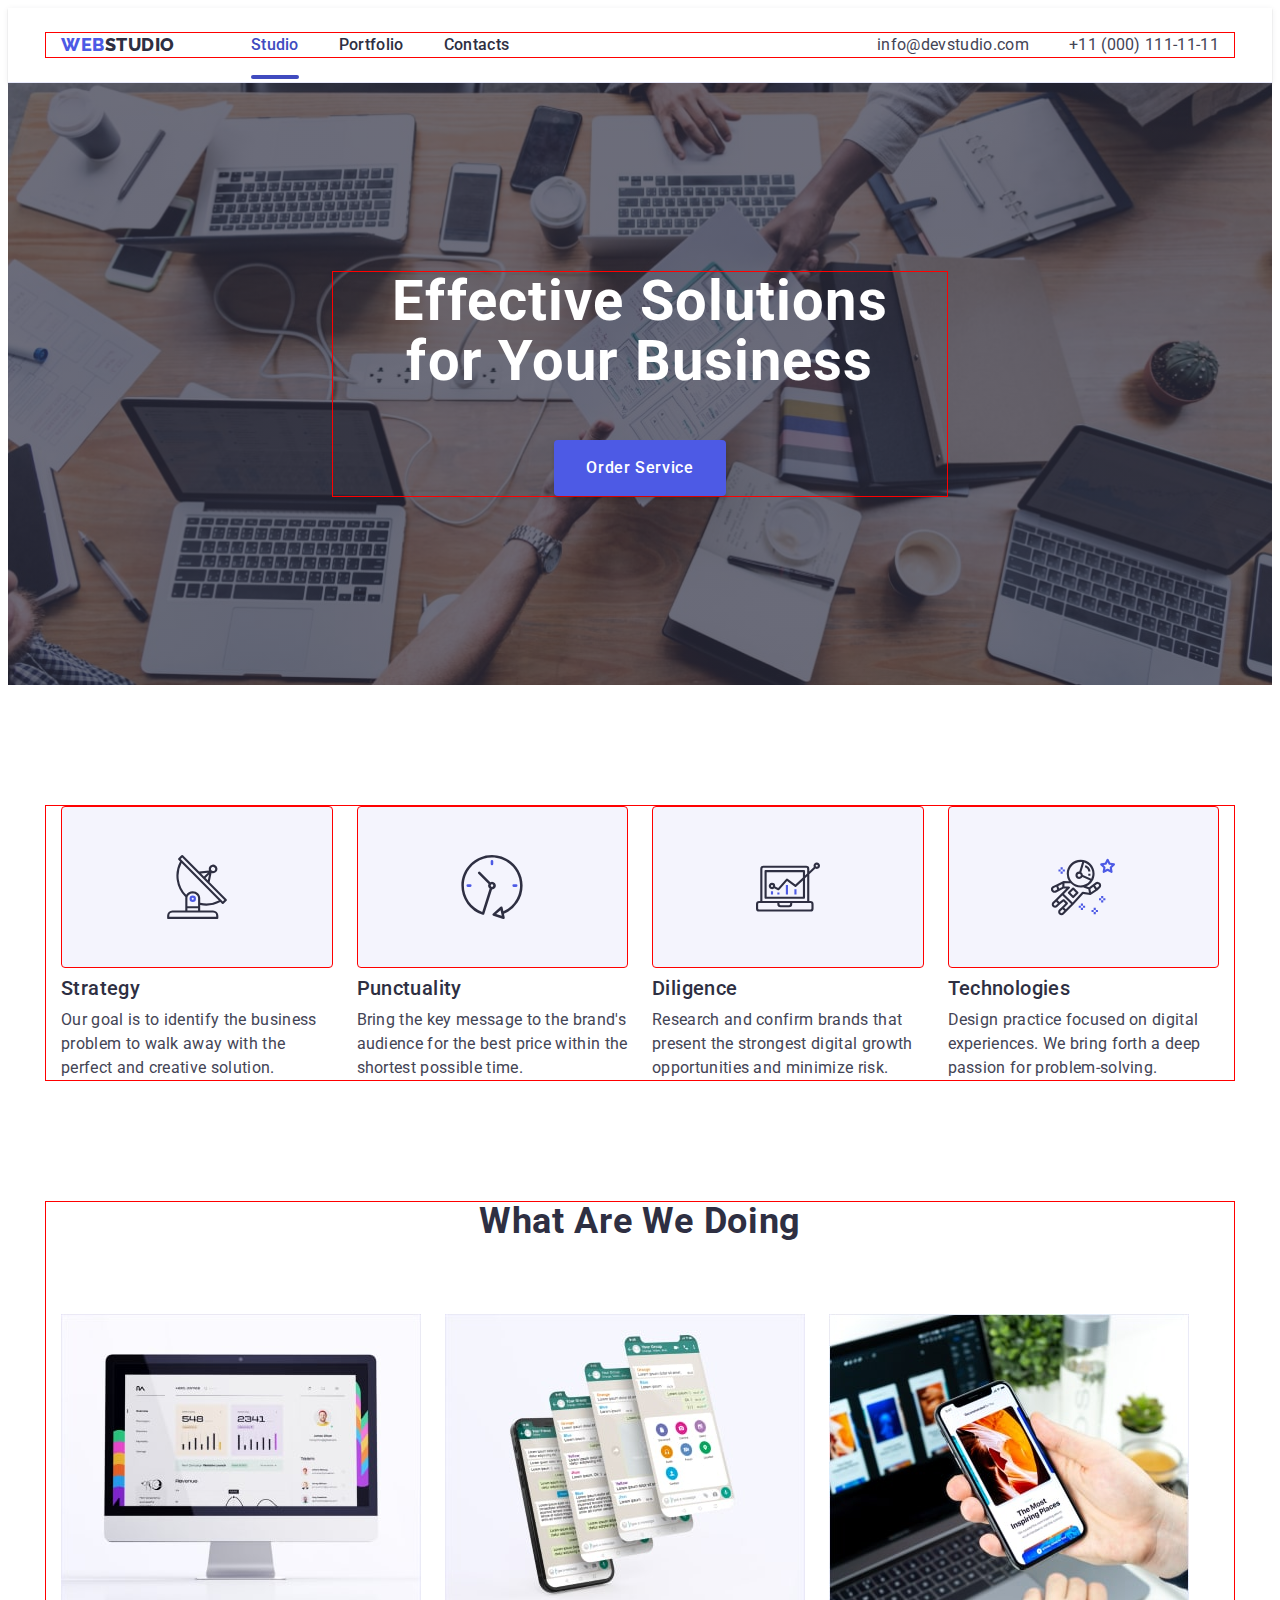
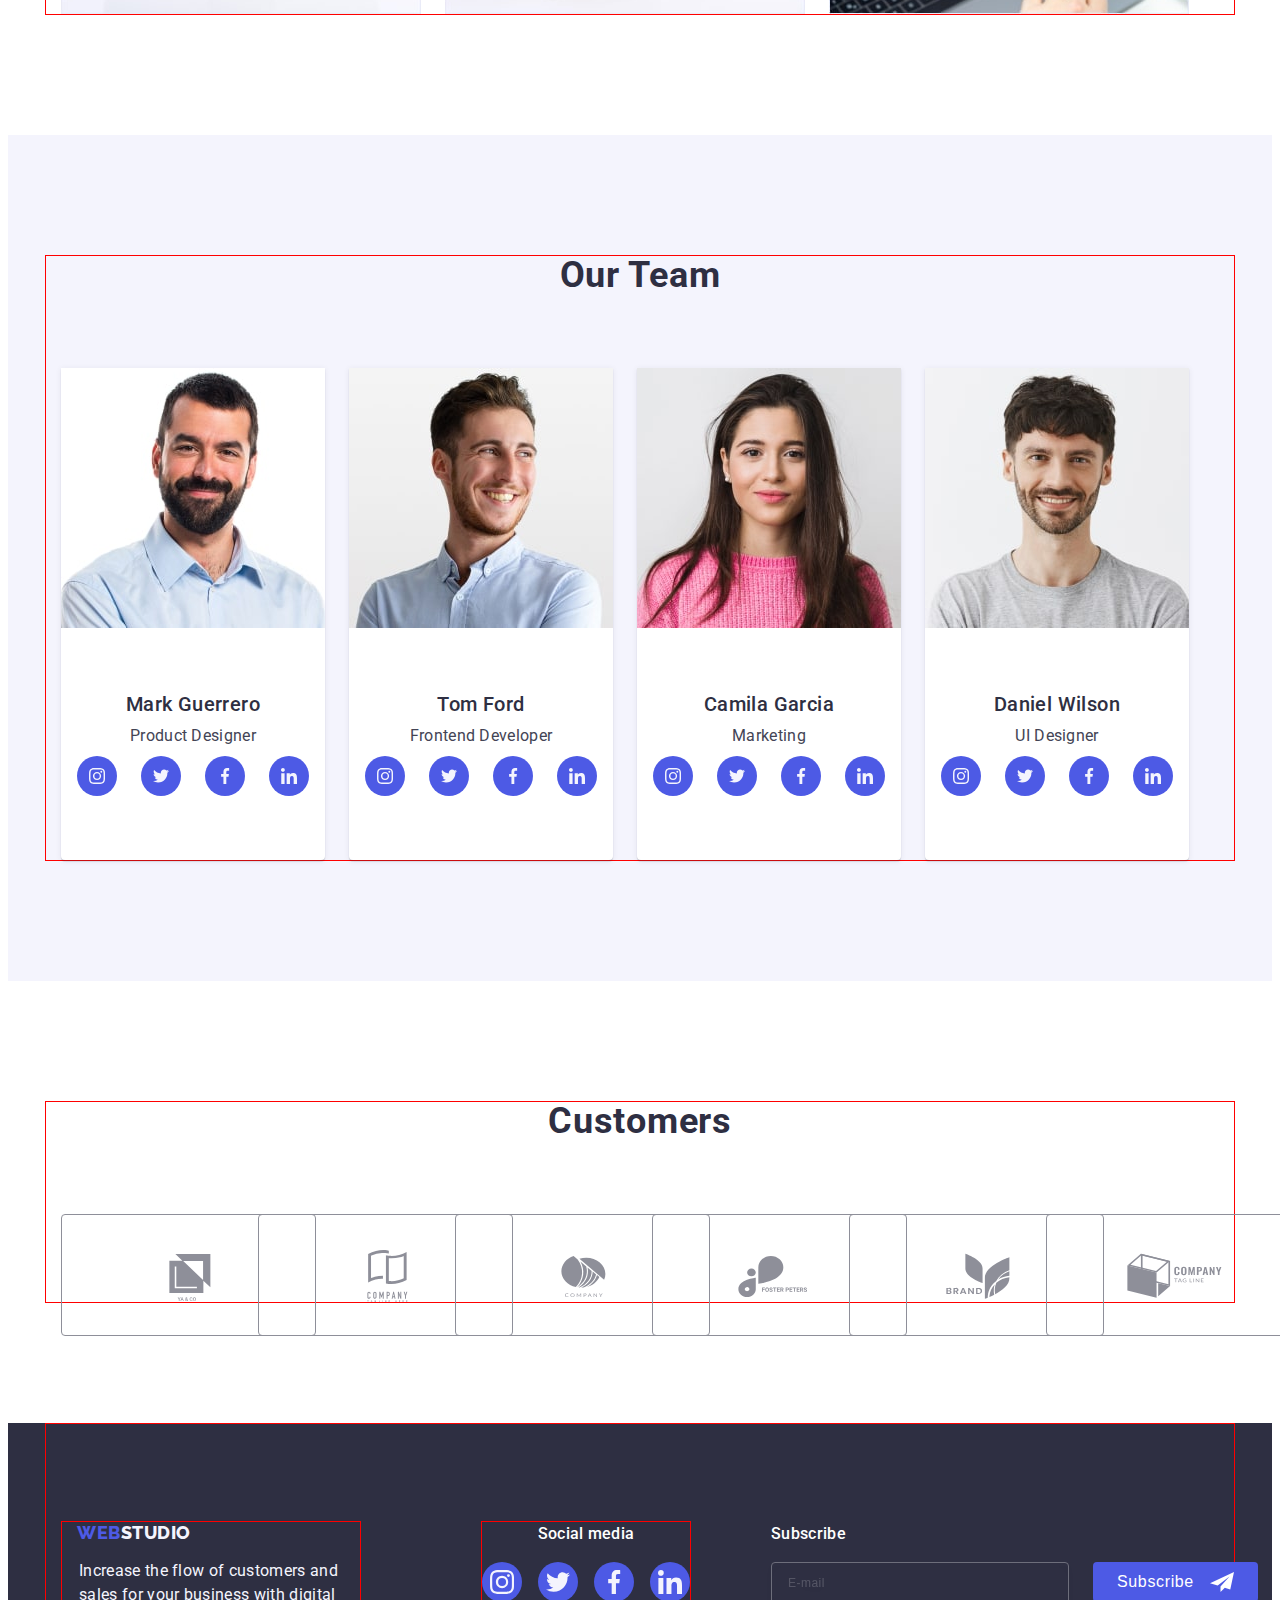
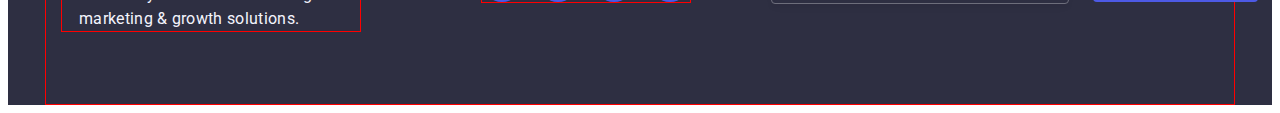
==== commit 5430e451: "last" ====
--- a/index.html
+++ b/index.html
@@ -66,20 +66,114 @@
         </address>
       </div>
       <div class="mobile-menu" data-menu>
-        <div class="container menu-container">
-          <button class="menu-close-btn" data-menu-close>x</button>
+        <div>
+          <button class="menu-close-btn" data-menu-close>
+            <svg class="modal-icon" width="8" height="8">
+              <use href="./images/icons.svg#icon-crest"></use>
+            </svg>
+          </button>
+          <ul class="mob-menu-list list">
+            <li class="mob-menu-item">
+              <a class="mob-list-link link accent" href="./index.html"
+                >Studio</a
+              >
+            </li>
+            <li class="mob-menu-item">
+              <a class="mob-list-link link" href="./portfolio.html"
+                >Portfolio</a
+              >
+            </li>
+            <li class="mob-menu-item">
+              <a class="mob-list-link link" href="">Contacts</a>
+            </li>
+          </ul>
+        </div>
+        <div>
+          <div class="mob-adr">
+            <address class="adress">
+              <ul class="mob-address list">
+                <li class="mob-addresse-item">
+                  <a class="mob-tel-link link" href="tel:+110001111111"
+                    >+11 (000) 111-11-11</a
+                  >
+                </li>
+                <li class="mob-addresse-item">
+                  <a
+                    class="mob-email-link link"
+                    href="mailto:info@devstudio.com"
+                    >info@devstudio.com</a
+                  >
+                </li>
+              </ul>
+            </address>
+          </div>
+
+          <ul class="mob-icon-list list">
+            <li class="mob-icon-socials">
+              <a
+                class="mob-socials-link link"
+                href=""
+                aria-label="instagram"
+                target="_blank"
+                rel="noopener noreferrer"
+              >
+                <svg class="mob-icon" width="16" height="16">
+                  <use href="./images/icons.svg#icon-instagram"></use>
+                </svg>
+              </a>
+            </li>
+            <li class="mob-icon-socials">
+              <a
+                class="mob-socials-link link"
+                href=""
+                aria-label="twitter"
+                target="_blank"
+                rel="noopener noreferrer"
+              >
+                <svg class="mob-icon" width="16" height="16">
+                  <use href="./images/icons.svg#icon-twitter"></use>
+                </svg>
+              </a>
+            </li>
+            <li class="mob-icon-socials">
+              <a
+                class="mob-socials-link link"
+                href=""
+                aria-label="facebook"
+                target="_blank"
+                rel="noopener noreferrer"
+              >
+                <svg class="mob-icon" width="16" height="16">
+                  <use href="./images/icons.svg#icon-facebook"></use>
+                </svg>
+              </a>
+            </li>
+            <li class="mob-icon-socials">
+              <a
+                class="mob-socials-link link"
+                href=""
+                aria-label="linkedin"
+                target="_blank"
+                rel="noopener noreferrer"
+              >
+                <svg class="mob-icon" width="16" height="16">
+                  <use href="./images/icons.svg#icon-linkedin"></use>
+                </svg>
+              </a>
+            </li>
+          </ul>
         </div>
       </div>
     </header>
     <main>
-      <!-- <section class="hero section">
+      <section class="hero section">
         <div class="container hero-container">
           <h1 class="hero-title">Effective Solutions for Your Business</h1>
           <button type="button" class="hero-btn" data-modal-open>
             Order Service
           </button>
         </div>
-      </section> -->
+      </section>
       <section class="advantages section">
         <div class="container advantages-container">
           <h2 class="visually-hidden">Advantages</h2>
@@ -175,6 +269,10 @@
           <ul class="team-list list">
             <li class="team-item">
               <img
+                srcset="
+                  ./images/markguerrero.jpg    1x,
+                  ./images/markguerrero-2x.jpg 2x
+                "
                 src="./images/markguerrero.jpg"
                 alt="photo of Mark Guerrero"
                 width="264"
@@ -242,6 +340,7 @@
             </li>
             <li class="team-item">
               <img
+                srcset="./images/tomford.jpg 1x, ./images/tomford-2x.jpg 2x"
                 src="./images/tomford.jpg"
                 alt="photo of Tom Ford"
                 width="264"
@@ -309,6 +408,10 @@
             </li>
             <li class="team-item">
               <img
+                srcset="
+                  ./images/camilagarcia.jpg    1x,
+                  ./images/camilagarcia-2x.jpg 2x
+                "
                 src="./images/camilagarcia.jpg"
                 alt="photo of Camila Garcia"
                 width="264"
@@ -376,6 +479,10 @@
             </li>
             <li class="team-item">
               <img
+                srcset="
+                  ./images/danielwilson.jpg    1x,
+                  ./images/danielwilson-2x.jpg 2x
+                "
                 src="./images/danielwilson.jpg"
                 alt="photo of Daniel Wilson"
                 width="264"
--- a/css/styles.css
+++ b/css/styles.css
@@ -192,12 +192,18 @@
     position: fixed;
     top: 0;
     left: 0;
-    width: 100%;
-    height: 100%;
+    width: 100vw;
+    height: 100vh;
     background-color: var(--white);
+    box-shadow: 0px 1px 6px 0px rgba(46, 47, 66, 0.08), 0px 1px 1px 0px rgba(46, 47, 66, 0.16), 0px 2px 1px 0px rgba(46, 47, 66, 0.08);
     opacity: 0;
     visibility: hidden;
     pointer-events: none;
+    z-index: 2;
+    padding: 24px 24px 40px 40px;
+    display: flex;
+    flex-direction: column;
+    justify-content: space-between;
 }
 
 .mobile-menu.is-open {
@@ -206,14 +212,16 @@
     pointer-events: auto;
 }
 
-.menu-container {
+/* .menu-container {
     position: relative;
-}
+} */
 
 .menu-close-btn {
-    position: absolute;
-    top: 24px;
-    right: 24px;
+    /* position: absolute; */
+    display: block;
+    margin-left: auto;
+    /* top: 24px;
+    right: 24px; */
     background-color: transparent;
     padding: 0;line-height: 0;
     border-radius: 50%;
@@ -221,33 +229,152 @@
     width: 24px;
     height: 24px;
     stroke: var(--navyblue);
+    margin-bottom: 32px;
+}
+
+.modal-icon {}
+
+.mob-menu-list {
+    margin-bottom: 50px;
+}
+
+.mob-menu-item:not(:last-child) {
+    margin-bottom: 40px;
+}
+
+.mob-list-link {
+    color: var(--navyblue);
+    font-size: 36px;
+    font-weight: 700;
+    line-height: 1.11;
+    letter-spacing: 0.02em;
+    text-transform: capitalize;
+}
+
+.accent {
+    color: var(--ocean);
+}
+
+.mob-list-link:hover, .mob-list-link:focus {
+    color: var(--ocean);
+}
+
+.link {}
+
+.current {}
+
+.adress {}
+
+.mob-address {
+    display: flex;
+    gap: 40px;
+    flex-direction: column;
+}
+
+.mob-addresse-item {}
+
+.mob-adr {
+    flex-grow: 1;
+}
+
+.mob-tel-link {
+    color: var(--iris);
+    font-size: 36px;
+    font-weight: 700;
+    line-height: 1.11;
+    letter-spacing: 0.02em;
+    text-transform: capitalize;
+    margin-bottom: 40px;
+}
+
+.mob-email-link {
+    color: var(--slate);
+    font-size: 20px;
+    font-style: normal;
+    font-weight: 500;
+    line-height: 1.2;
+    letter-spacing: 0.02em;
+    margin-top: 40px;
+}
+
+.mob-icon-list {
+    display: flex;
+    gap: 56px;
+    justify-content: center;
+    margin-top: 48px;
+}
+
+.mob-icon-socials {
+    width: 40px;
+    height: 40px;
+}
+
+.mob-socials-link {
+    width: 100%;
+    height: 100%;
+    background-color: var(--iris);
+    border-radius: 50%;
+    display: flex;
+    align-items: center;
+    justify-content: center;
+    transition: background-color 250ms cubic-bezier(0.4, 0, 0.2, 1);
+}
+
+.mob-socials-link:hover,
+.mob-socials-link:focus {
+    background-color: #404bbf;
+}
+
+.mob-icon {
+    fill: #F4F4FD;
+    width: 22px;
+    height: 22px;
 }
 
 /*---------------HERO--------------*/
 
 .hero {
     background-color: var(--navyblue);
-    padding: 188px 0;
+    /* padding: 188px 0; */
+    padding: 112px 54px;
     max-width: 1440px;
     background-repeat: no-repeat;
     background-position: center;
     background-size: cover;
-    background-image: linear-gradient(rgba(46, 47, 66, 0.7), rgba(46, 47, 66, 0.7)), url(../images/hero-bg.jpg);
+    background-image: linear-gradient(rgba(46, 47, 66, 0.7), rgba(46, 47, 66, 0.7)), url(../images/hero-bg-mob.jpg);
     margin: 0 auto;
+    }
+
+    @media (min-device-pixel-ratio: 2),
+    (min-resolution: 192dpi),
+    (min-resolution: 2dppx) {
+        .hero {
+        background-image: linear-gradient(rgba(46, 47, 66, 0.7), 
+        rgba(46, 47, 66, 0.7)), 
+        url(../images/hero-bg-mob-2x.jpg);
+    }
+    }
+
+    .hero-container {
+        padding: 0;
+        max-width: 320px;
     }
 
 .hero-title {
     color: var(--white);
     text-align: center;
-    font-size: 56px;
+    /* font-size: 56px; */
+    font-size: 36px;
     font-weight: 700;
-    line-height: 1.07;
-    letter-spacing: 0.02em;
-    max-width: 496px;
-    width: 496px;
+    /* line-height: 1.07; */
+    line-height: 1.11;
+    letter-spacing: 0.02em;
+    /* max-width: 496px; */
+    /* width: 496px; */
     flex-direction: column;
     margin: 0 auto;
-    margin-bottom: 48px;
+    /* margin-bottom: 48px; */
+    margin-bottom: 72px;
     }
    
 
@@ -259,8 +386,10 @@
     line-height: 1.5;
     letter-spacing: 0.04em;
     background-color: var(--iris);
+    box-shadow: 0px 4px 4px 0px rgba(0, 0, 0, 0.15);
     cursor: pointer;
     padding: 16px 32px;
+    gap: 10px;
     display: block;
     margin: 0 auto;
     min-width: 169px;
--- a/css/media.css
+++ b/css/media.css
@@ -11,6 +11,36 @@
 @media screen and (min-width: 768px) {
     .container {
         max-width: 768px;
+    }
+
+    .hero {
+        padding: 112px 136px;
+        background-image: linear-gradient(rgba(46, 47, 66, 0.7), rgba(46, 47, 66, 0.7)), url(../images/hero-bg-tablet.jpg);
+    }
+
+    @media (min-device-pixel-ratio: 2),
+    (min-resolution: 192dpi),
+    (min-resolution: 2dppx) {
+        .hero {
+            background-image: linear-gradient(rgba(46, 47, 66, 0.7),
+                rgba(46, 47, 66, 0.7)),
+                url(../images/hero-bg-tab-2x.jpg);
+        }
+    }
+
+    .hero-container {
+        padding: 0;
+    }
+
+    .hero-title {
+        margin-bottom: 36px;
+        max-width: 496px;
+        font-size: 56px;
+        line-height: 1.07;
+    }
+
+    .hero > .container {
+        max-width: 584px;
     }
 
     .team > .container {
@@ -143,6 +173,30 @@
         display: flex;
     }
 
+    .hero {
+        padding: 188px 0;
+        background-image: linear-gradient(rgba(46, 47, 66, 0.7), rgba(46, 47, 66, 0.7)), url(../images/hero-bg.jpg);
+    }
+
+    @media (min-device-pixel-ratio: 2),
+    (min-resolution: 192dpi),
+    (min-resolution: 2dppx) {
+        .hero {
+            background-image: linear-gradient(rgba(46, 47, 66, 0.7),
+                rgba(46, 47, 66, 0.7)),
+                url(../images/hero-bg-2x.jpg);
+        }
+    }
+
+    .hero-title {
+        font-size: 56px;
+        line-height: 1.07;
+        max-width: 496px;
+        width: 496px;
+        height: 120px;
+        margin-bottom: 48px;
+    }
+
     .advantages {
         padding: 120px 0;
     }
